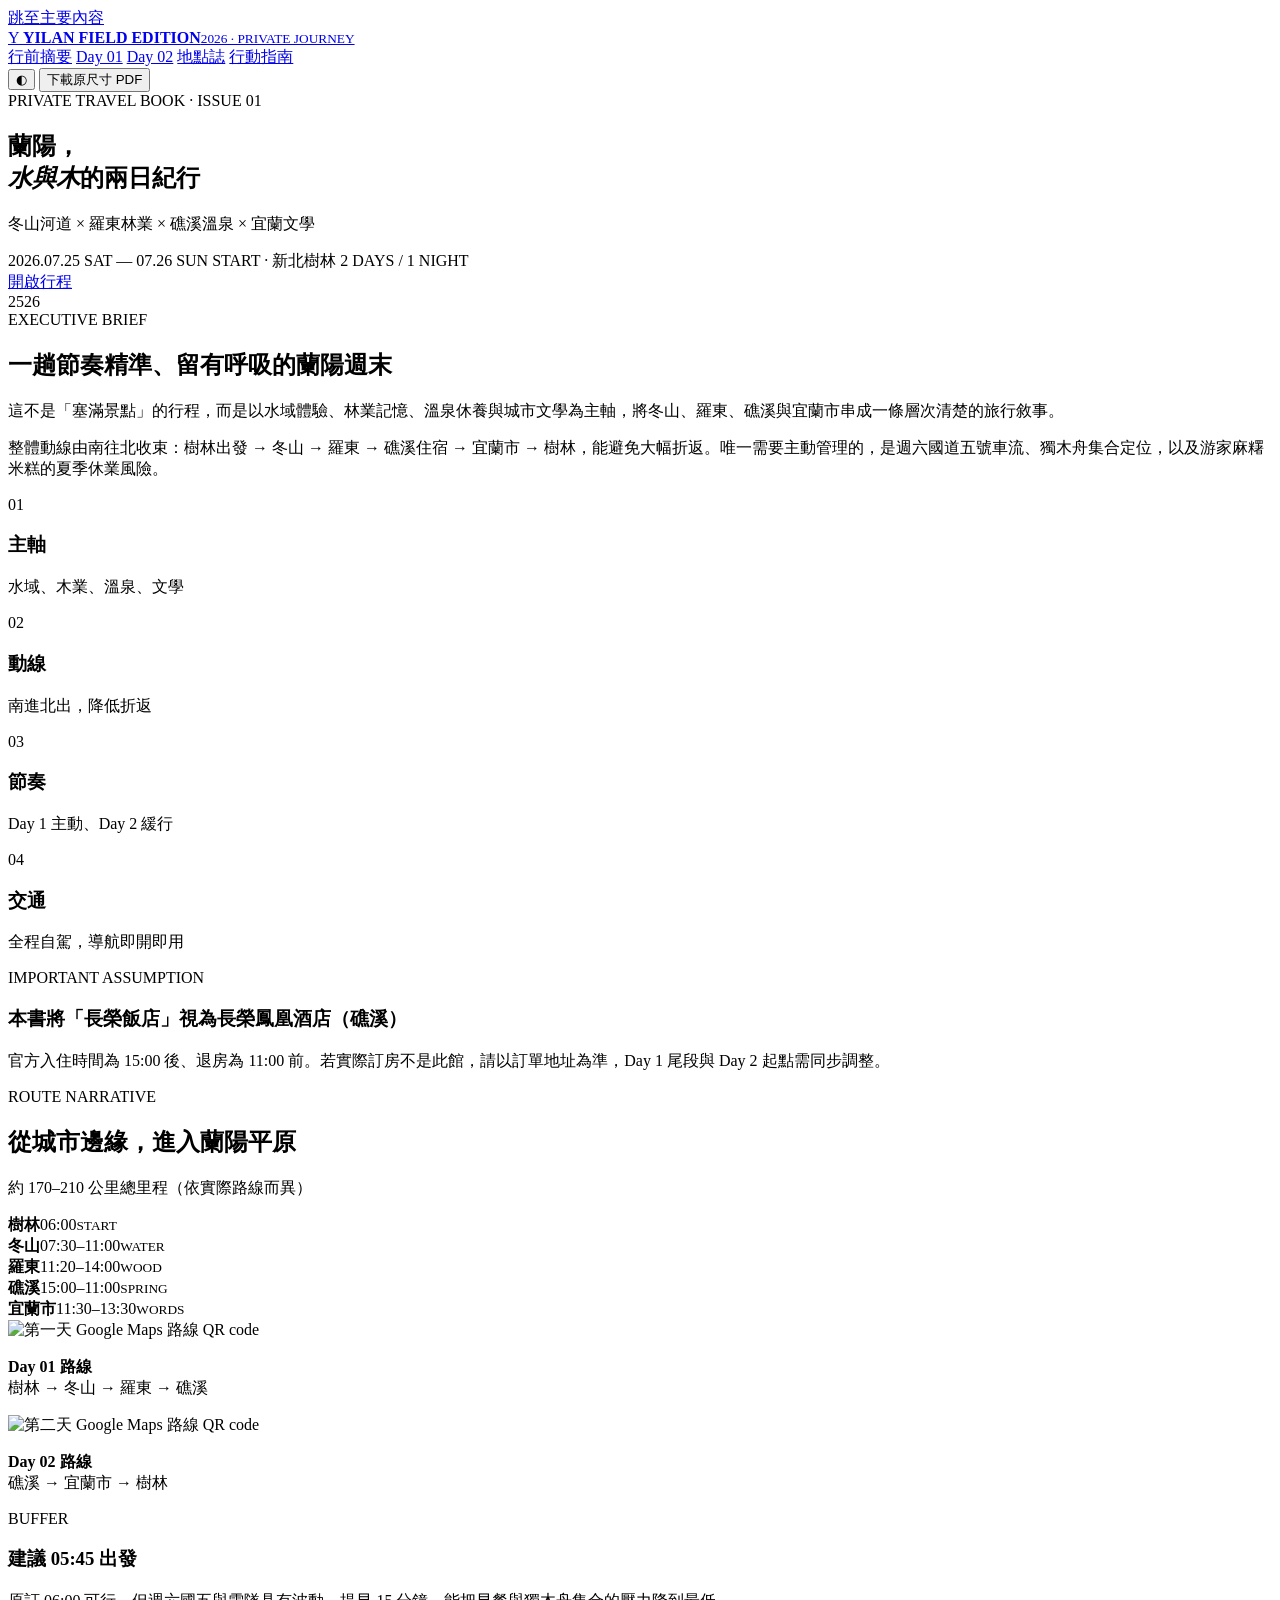
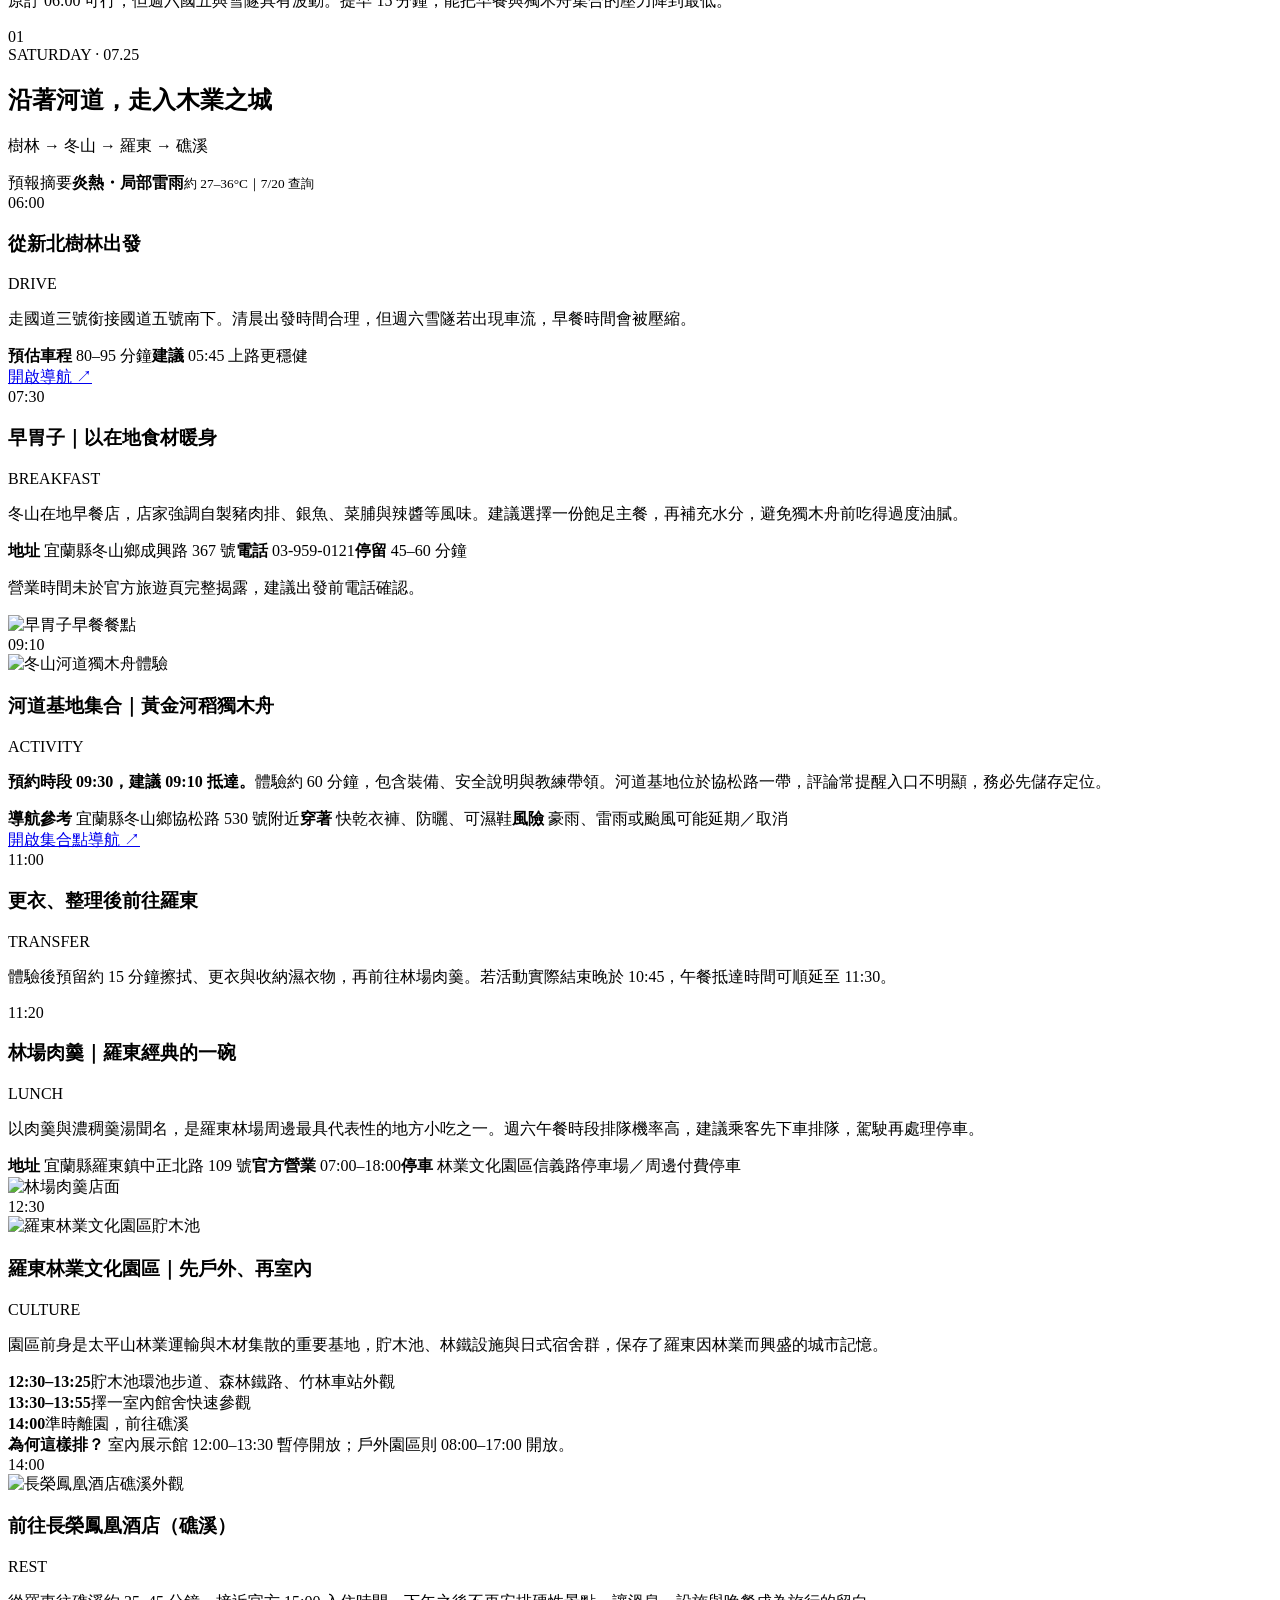
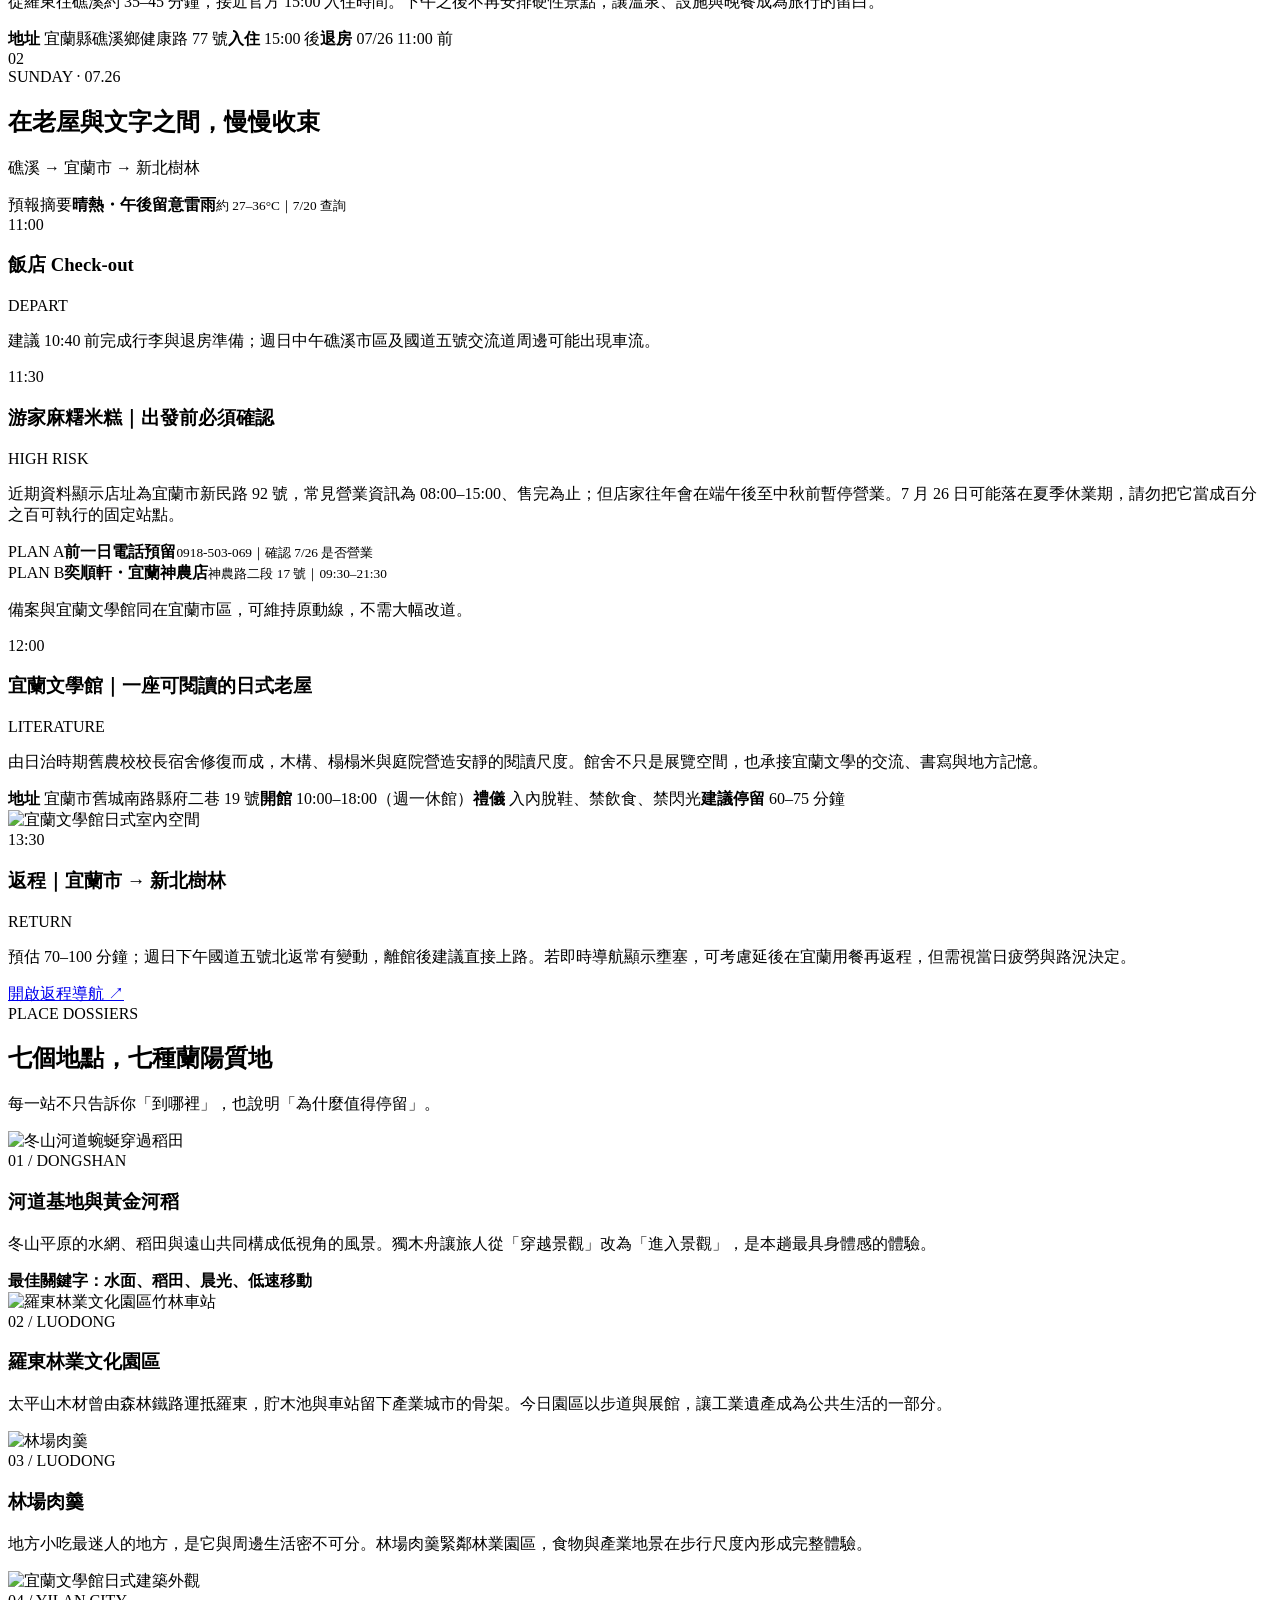
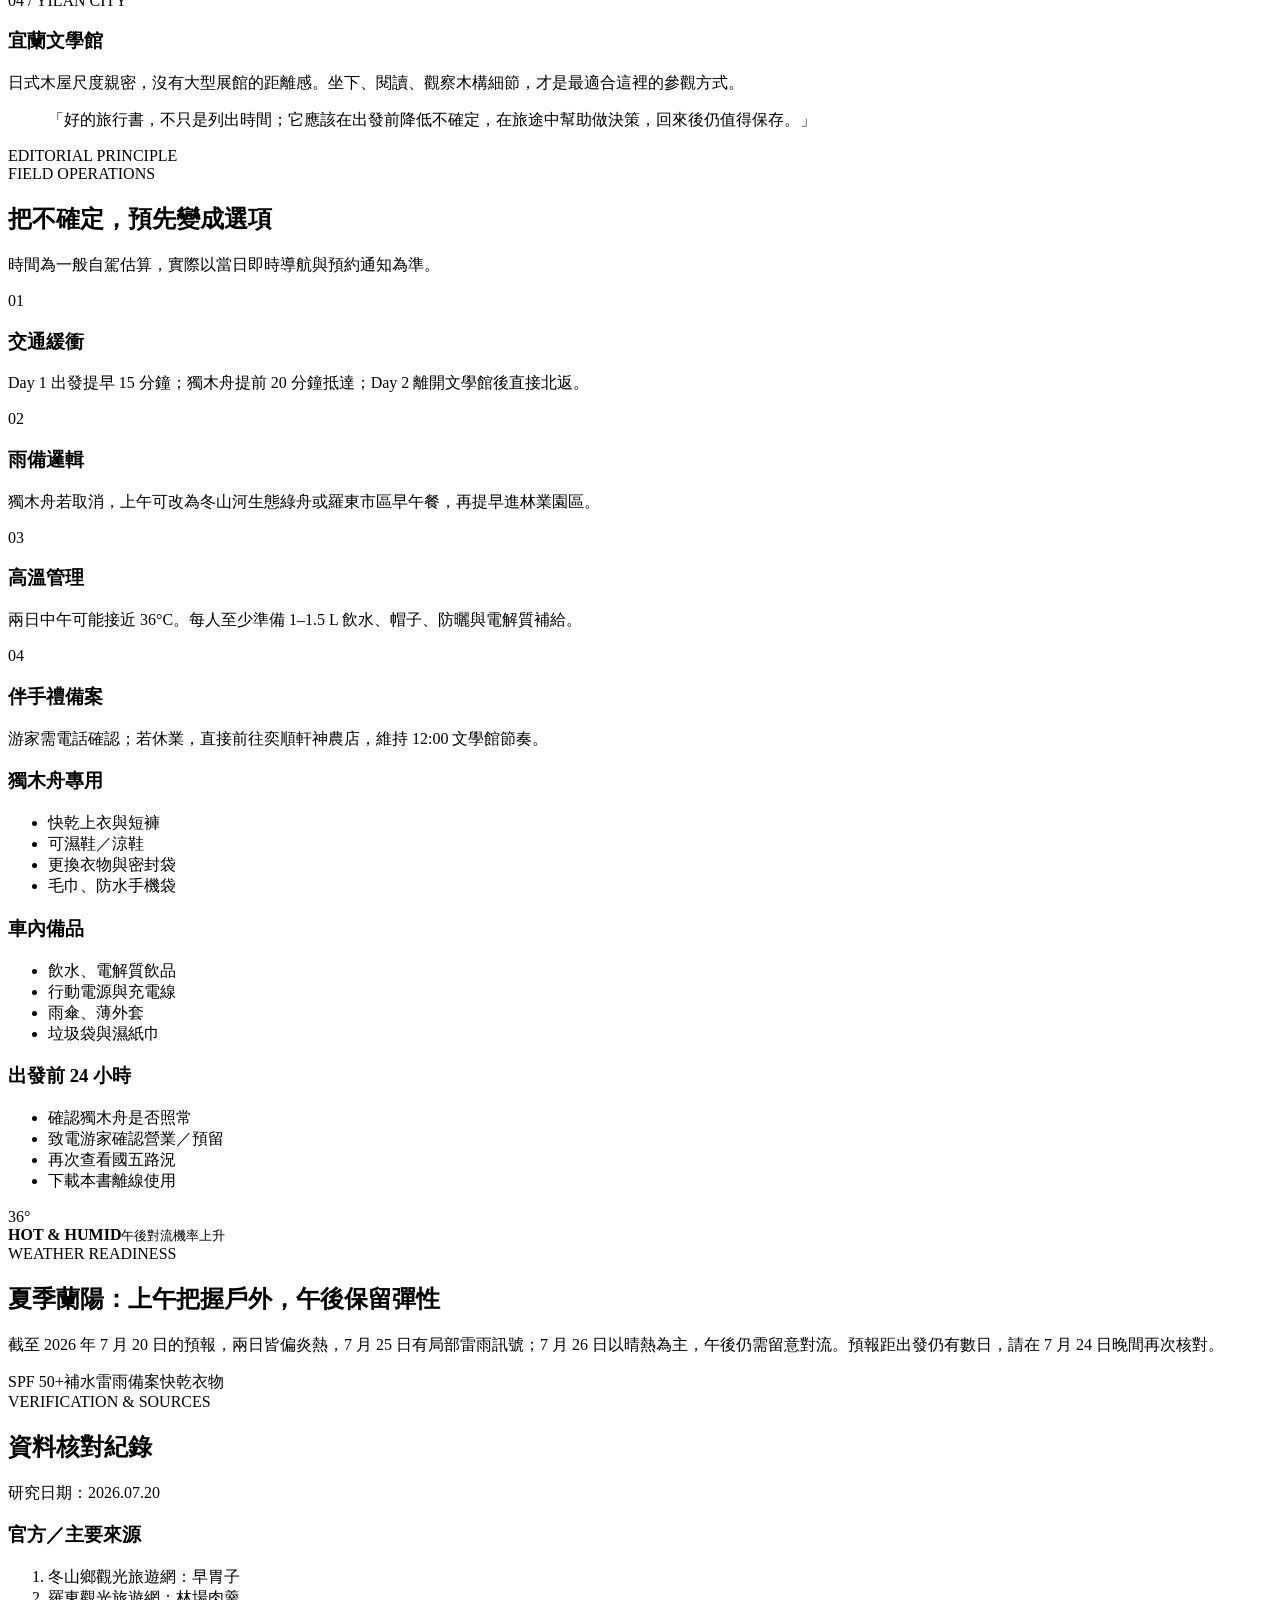
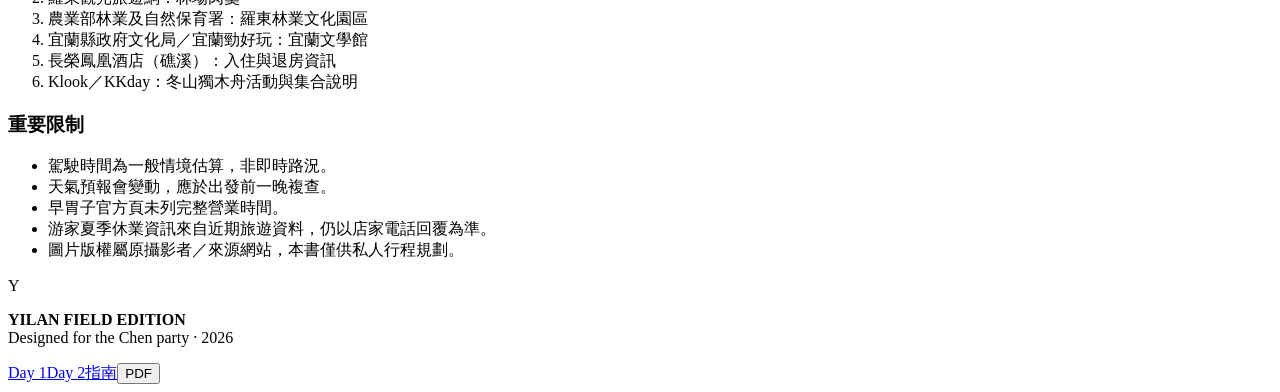
==== index.html @ fa5a9b91 "Add travel book homepage" ====
<!doctype html>
<html lang="zh-Hant">
<head>
  <meta charset="utf-8" />
  <meta name="viewport" content="width=device-width, initial-scale=1" />
  <meta name="theme-color" content="#10231f" />
  <meta name="description" content="2026 宜蘭冬山・羅東・礁溪兩日精品旅行書，從新北樹林出發。" />
  <title>蘭陽・水與木的兩日紀行｜2026.07.25–26</title>
  <link rel="manifest" href="manifest.webmanifest" />
  <link rel="stylesheet" href="styles.css" />
</head>
<body>
  <a class="skip-link" href="#main">跳至主要內容</a>

  <header class="site-header" aria-label="網站導覽">
    <a class="brand" href="#cover" aria-label="返回封面">
      <span class="brand-mark">Y</span>
      <span><b>YILAN FIELD EDITION</b><small>2026 · PRIVATE JOURNEY</small></span>
    </a>
    <nav class="desktop-nav" aria-label="章節">
      <a href="#brief">行前摘要</a>
      <a href="#day1">Day 01</a>
      <a href="#day2">Day 02</a>
      <a href="#places">地點誌</a>
      <a href="#ops">行動指南</a>
    </nav>
    <div class="header-actions">
      <button class="icon-button" id="themeToggle" type="button" aria-label="切換深色模式">◐</button>
      <button class="button button-compact" id="printButton" type="button">下載原尺寸 PDF</button>
    </div>
  </header>

  <main id="main">
    <section id="cover" class="hero full-bleed">
      <div class="hero-image" role="img" aria-label="冬山河道與稻田景觀"></div>
      <div class="hero-scrim"></div>
      <div class="hero-content page-shell">
        <div class="eyebrow">PRIVATE TRAVEL BOOK · ISSUE 01</div>
        <h1>蘭陽，<br><em>水與木</em>的兩日紀行</h1>
        <p class="hero-subtitle">冬山河道 × 羅東林業 × 礁溪溫泉 × 宜蘭文學</p>
        <div class="hero-meta">
          <span>2026.07.25 SAT — 07.26 SUN</span>
          <span>START · 新北樹林</span>
          <span>2 DAYS / 1 NIGHT</span>
        </div>
        <div class="hero-actions no-print">
          <a class="button button-light" href="#day1">開啟行程</a>
          <button class="button button-ghost-light" id="installButton" type="button" hidden>加入主畫面</button>
        </div>
      </div>
      <div class="cover-index" aria-hidden="true"><span>25</span><i></i><span>26</span></div>
    </section>

    <section id="brief" class="section page-shell intro-grid print-page">
      <div>
        <div class="section-kicker">EXECUTIVE BRIEF</div>
        <h2>一趟節奏精準、留有呼吸的蘭陽週末</h2>
      </div>
      <div class="lead-copy">
        <p>這不是「塞滿景點」的行程，而是以水域體驗、林業記憶、溫泉休養與城市文學為主軸，將冬山、羅東、礁溪與宜蘭市串成一條層次清楚的旅行敘事。</p>
        <p>整體動線由南往北收束：樹林出發 → 冬山 → 羅東 → 礁溪住宿 → 宜蘭市 → 樹林，能避免大幅折返。唯一需要主動管理的，是週六國道五號車流、獨木舟集合定位，以及游家麻糬米糕的夏季休業風險。</p>
      </div>

      <div class="metrics-strip">
        <article><span>01</span><h3>主軸</h3><p>水域、木業、溫泉、文學</p></article>
        <article><span>02</span><h3>動線</h3><p>南進北出，降低折返</p></article>
        <article><span>03</span><h3>節奏</h3><p>Day 1 主動、Day 2 緩行</p></article>
        <article><span>04</span><h3>交通</h3><p>全程自駕，導航即開即用</p></article>
      </div>

      <aside class="critical-note">
        <div class="critical-label">IMPORTANT ASSUMPTION</div>
        <h3>本書將「長榮飯店」視為長榮鳳凰酒店（礁溪）</h3>
        <p>官方入住時間為 15:00 後、退房為 11:00 前。若實際訂房不是此館，請以訂單地址為準，Day 1 尾段與 Day 2 起點需同步調整。</p>
      </aside>
    </section>

    <section class="section section-dark route-story print-page">
      <div class="page-shell">
        <div class="section-heading light">
          <div><div class="section-kicker">ROUTE NARRATIVE</div><h2>從城市邊緣，進入蘭陽平原</h2></div>
          <p>約 170–210 公里總里程（依實際路線而異）</p>
        </div>
        <div class="route-line" aria-label="行程路線概覽">
          <div class="route-stop"><b>樹林</b><span>06:00</span><small>START</small></div>
          <i></i>
          <div class="route-stop"><b>冬山</b><span>07:30–11:00</span><small>WATER</small></div>
          <i></i>
          <div class="route-stop"><b>羅東</b><span>11:20–14:00</span><small>WOOD</small></div>
          <i></i>
          <div class="route-stop"><b>礁溪</b><span>15:00–11:00</span><small>SPRING</small></div>
          <i></i>
          <div class="route-stop"><b>宜蘭市</b><span>11:30–13:30</span><small>WORDS</small></div>
        </div>
        <div class="route-qr-grid">
          <div><img src="assets/route-day1.png" alt="第一天 Google Maps 路線 QR code"><p><b>Day 01 路線</b><br>樹林 → 冬山 → 羅東 → 礁溪</p></div>
          <div><img src="assets/route-day2.png" alt="第二天 Google Maps 路線 QR code"><p><b>Day 02 路線</b><br>礁溪 → 宜蘭市 → 樹林</p></div>
          <div class="route-callout"><span>BUFFER</span><h3>建議 05:45 出發</h3><p>原訂 06:00 可行，但週六國五與雪隧具有波動。提早 15 分鐘，能把早餐與獨木舟集合的壓力降到最低。</p></div>
        </div>
      </div>
    </section>

    <section id="day1" class="section page-shell itinerary-section print-page">
      <div class="day-title">
        <div class="day-number">01</div>
        <div><div class="section-kicker">SATURDAY · 07.25</div><h2>沿著河道，走入木業之城</h2><p>樹林 → 冬山 → 羅東 → 礁溪</p></div>
        <div class="day-weather"><span>預報摘要</span><b>炎熱・局部雷雨</b><small>約 27–36°C｜7/20 查詢</small></div>
      </div>

      <div class="timeline">
        <article class="timeline-item">
          <time>06:00</time>
          <div class="timeline-dot"></div>
          <div class="timeline-content">
            <div class="timeline-top"><h3>從新北樹林出發</h3><span class="tag tag-drive">DRIVE</span></div>
            <p>走國道三號銜接國道五號南下。清晨出發時間合理，但週六雪隧若出現車流，早餐時間會被壓縮。</p>
            <div class="detail-row"><span><b>預估車程</b> 80–95 分鐘</span><span><b>建議</b> 05:45 上路更穩健</span></div>
            <a class="text-link no-print" target="_blank" rel="noopener" href="https://www.google.com/maps/dir/?api=1&origin=%E6%96%B0%E5%8C%97%E5%B8%82%E6%A8%B9%E6%9E%97%E5%8D%80&destination=%E6%97%A9%E8%83%83%E5%AD%90%20%E5%AE%9C%E8%98%AD%E5%86%AC%E5%B1%B1&travelmode=driving">開啟導航 ↗</a>
          </div>
        </article>

        <article class="timeline-item featured">
          <time>07:30</time>
          <div class="timeline-dot"></div>
          <div class="timeline-content two-column-card">
            <div>
              <div class="timeline-top"><h3>早胃子｜以在地食材暖身</h3><span class="tag">BREAKFAST</span></div>
              <p>冬山在地早餐店，店家強調自製豬肉排、銀魚、菜脯與辣醬等風味。建議選擇一份飽足主餐，再補充水分，避免獨木舟前吃得過度油膩。</p>
              <div class="detail-row stacked"><span><b>地址</b> 宜蘭縣冬山鄉成興路 367 號</span><span><b>電話</b> 03-959-0121</span><span><b>停留</b> 45–60 分鐘</span></div>
              <p class="micro-note">營業時間未於官方旅遊頁完整揭露，建議出發前電話確認。</p>
            </div>
            <img src="assets/zaoweizi.jpg" alt="早胃子早餐餐點">
          </div>
        </article>

        <article class="timeline-item featured">
          <time>09:10</time>
          <div class="timeline-dot"></div>
          <div class="timeline-content two-column-card image-left">
            <img src="assets/kayak-people.webp" alt="冬山河道獨木舟體驗">
            <div>
              <div class="timeline-top"><h3>河道基地集合｜黃金河稻獨木舟</h3><span class="tag tag-water">ACTIVITY</span></div>
              <p><b>預約時段 09:30，建議 09:10 抵達。</b>體驗約 60 分鐘，包含裝備、安全說明與教練帶領。河道基地位於協松路一帶，評論常提醒入口不明顯，務必先儲存定位。</p>
              <div class="detail-row stacked"><span><b>導航參考</b> 宜蘭縣冬山鄉協松路 530 號附近</span><span><b>穿著</b> 快乾衣褲、防曬、可濕鞋</span><span><b>風險</b> 豪雨、雷雨或颱風可能延期／取消</span></div>
              <a class="text-link no-print" target="_blank" rel="noopener" href="https://www.google.com/maps/search/?api=1&query=%E6%B2%B3%E9%81%93%E5%9F%BA%E5%9C%B0+%E5%86%AC%E5%B1%B1+%E5%8D%94%E6%9D%BE%E8%B7%AF530%E8%99%9F">開啟集合點導航 ↗</a>
            </div>
          </div>
        </article>

        <article class="timeline-item">
          <time>11:00</time>
          <div class="timeline-dot"></div>
          <div class="timeline-content">
            <div class="timeline-top"><h3>更衣、整理後前往羅東</h3><span class="tag tag-drive">TRANSFER</span></div>
            <p>體驗後預留約 15 分鐘擦拭、更衣與收納濕衣物，再前往林場肉羹。若活動實際結束晚於 10:45，午餐抵達時間可順延至 11:30。</p>
          </div>
        </article>

        <article class="timeline-item featured">
          <time>11:20</time>
          <div class="timeline-dot"></div>
          <div class="timeline-content two-column-card">
            <div>
              <div class="timeline-top"><h3>林場肉羹｜羅東經典的一碗</h3><span class="tag tag-food">LUNCH</span></div>
              <p>以肉羹與濃稠羹湯聞名，是羅東林場周邊最具代表性的地方小吃之一。週六午餐時段排隊機率高，建議乘客先下車排隊，駕駛再處理停車。</p>
              <div class="detail-row stacked"><span><b>地址</b> 宜蘭縣羅東鎮中正北路 109 號</span><span><b>官方營業</b> 07:00–18:00</span><span><b>停車</b> 林業文化園區信義路停車場／周邊付費停車</span></div>
            </div>
            <img src="assets/linchang.jpg" alt="林場肉羹店面">
          </div>
        </article>

        <article class="timeline-item featured">
          <time>12:30</time>
          <div class="timeline-dot"></div>
          <div class="timeline-content photo-banner-card">
            <img src="assets/forestry-pond.jpg" alt="羅東林業文化園區貯木池">
            <div class="photo-banner-copy">
              <div class="timeline-top"><h3>羅東林業文化園區｜先戶外、再室內</h3><span class="tag tag-wood">CULTURE</span></div>
              <p>園區前身是太平山林業運輸與木材集散的重要基地，貯木池、林鐵設施與日式宿舍群，保存了羅東因林業而興盛的城市記憶。</p>
              <div class="mini-schedule">
                <div><b>12:30–13:25</b><span>貯木池環池步道、森林鐵路、竹林車站外觀</span></div>
                <div><b>13:30–13:55</b><span>擇一室內館舍快速參觀</span></div>
                <div><b>14:00</b><span>準時離園，前往礁溪</span></div>
              </div>
              <div class="warning-inline"><b>為何這樣排？</b> 室內展示館 12:00–13:30 暫停開放；戶外園區則 08:00–17:00 開放。</div>
            </div>
          </div>
        </article>

        <article class="timeline-item featured">
          <time>14:00</time>
          <div class="timeline-dot"></div>
          <div class="timeline-content two-column-card image-left">
            <img src="assets/hotel.webp" alt="長榮鳳凰酒店礁溪外觀">
            <div>
              <div class="timeline-top"><h3>前往長榮鳳凰酒店（礁溪）</h3><span class="tag tag-rest">REST</span></div>
              <p>從羅東往礁溪約 35–45 分鐘，接近官方 15:00 入住時間。下午之後不再安排硬性景點，讓溫泉、設施與晚餐成為旅行的留白。</p>
              <div class="detail-row stacked"><span><b>地址</b> 宜蘭縣礁溪鄉健康路 77 號</span><span><b>入住</b> 15:00 後</span><span><b>退房</b> 07/26 11:00 前</span></div>
            </div>
          </div>
        </article>
      </div>
    </section>

    <section id="day2" class="section section-paper itinerary-section print-page">
      <div class="page-shell">
        <div class="day-title">
          <div class="day-number">02</div>
          <div><div class="section-kicker">SUNDAY · 07.26</div><h2>在老屋與文字之間，慢慢收束</h2><p>礁溪 → 宜蘭市 → 新北樹林</p></div>
          <div class="day-weather"><span>預報摘要</span><b>晴熱・午後留意雷雨</b><small>約 27–36°C｜7/20 查詢</small></div>
        </div>

        <div class="timeline">
          <article class="timeline-item">
            <time>11:00</time><div class="timeline-dot"></div>
            <div class="timeline-content"><div class="timeline-top"><h3>飯店 Check-out</h3><span class="tag tag-rest">DEPART</span></div><p>建議 10:40 前完成行李與退房準備；週日中午礁溪市區及國道五號交流道周邊可能出現車流。</p></div>
          </article>

          <article class="timeline-item alert-item">
            <time>11:30</time><div class="timeline-dot"></div>
            <div class="timeline-content">
              <div class="timeline-top"><h3>游家麻糬米糕｜出發前必須確認</h3><span class="tag tag-alert">HIGH RISK</span></div>
              <p>近期資料顯示店址為宜蘭市新民路 92 號，常見營業資訊為 08:00–15:00、售完為止；但店家往年會在端午後至中秋前暫停營業。7 月 26 日可能落在夏季休業期，請勿把它當成百分之百可執行的固定站點。</p>
              <div class="decision-grid">
                <div><span>PLAN A</span><b>前一日電話預留</b><small>0918-503-069｜確認 7/26 是否營業</small></div>
                <div><span>PLAN B</span><b>奕順軒・宜蘭神農店</b><small>神農路二段 17 號｜09:30–21:30</small></div>
              </div>
              <p class="micro-note">備案與宜蘭文學館同在宜蘭市區，可維持原動線，不需大幅改道。</p>
            </div>
          </article>

          <article class="timeline-item featured">
            <time>12:00</time><div class="timeline-dot"></div>
            <div class="timeline-content two-column-card">
              <div>
                <div class="timeline-top"><h3>宜蘭文學館｜一座可閱讀的日式老屋</h3><span class="tag tag-culture">LITERATURE</span></div>
                <p>由日治時期舊農校校長宿舍修復而成，木構、榻榻米與庭院營造安靜的閱讀尺度。館舍不只是展覽空間，也承接宜蘭文學的交流、書寫與地方記憶。</p>
                <div class="detail-row stacked"><span><b>地址</b> 宜蘭市舊城南路縣府二巷 19 號</span><span><b>開館</b> 10:00–18:00（週一休館）</span><span><b>禮儀</b> 入內脫鞋、禁飲食、禁閃光</span><span><b>建議停留</b> 60–75 分鐘</span></div>
              </div>
              <img src="assets/literature-interior.jpg" alt="宜蘭文學館日式室內空間">
            </div>
          </article>

          <article class="timeline-item">
            <time>13:30</time><div class="timeline-dot"></div>
            <div class="timeline-content"><div class="timeline-top"><h3>返程｜宜蘭市 → 新北樹林</h3><span class="tag tag-drive">RETURN</span></div><p>預估 70–100 分鐘；週日下午國道五號北返常有變動，離館後建議直接上路。若即時導航顯示壅塞，可考慮延後在宜蘭用餐再返程，但需視當日疲勞與路況決定。</p><a class="text-link no-print" target="_blank" rel="noopener" href="https://www.google.com/maps/dir/?api=1&origin=%E5%AE%9C%E8%98%AD%E6%96%87%E5%AD%B8%E9%A4%A8&destination=%E6%96%B0%E5%8C%97%E5%B8%82%E6%A8%B9%E6%9E%97%E5%8D%80&travelmode=driving">開啟返程導航 ↗</a></div>
          </article>
        </div>
      </div>
    </section>

    <section id="places" class="section page-shell print-page">
      <div class="section-heading">
        <div><div class="section-kicker">PLACE DOSSIERS</div><h2>七個地點，七種蘭陽質地</h2></div>
        <p>每一站不只告訴你「到哪裡」，也說明「為什麼值得停留」。</p>
      </div>

      <div class="editorial-grid">
        <article class="place-card place-card-wide">
          <img src="assets/kayak-river.webp" alt="冬山河道蜿蜒穿過稻田">
          <div><span class="place-index">01 / DONGSHAN</span><h3>河道基地與黃金河稻</h3><p>冬山平原的水網、稻田與遠山共同構成低視角的風景。獨木舟讓旅人從「穿越景觀」改為「進入景觀」，是本趟最具身體感的體驗。</p><b>最佳關鍵字：水面、稻田、晨光、低速移動</b></div>
        </article>
        <article class="place-card"><img src="assets/forestry-station.jpg" alt="羅東林業文化園區竹林車站"><div><span class="place-index">02 / LUODONG</span><h3>羅東林業文化園區</h3><p>太平山木材曾由森林鐵路運抵羅東，貯木池與車站留下產業城市的骨架。今日園區以步道與展館，讓工業遺產成為公共生活的一部分。</p></div></article>
        <article class="place-card"><img src="assets/linchang.jpg" alt="林場肉羹"><div><span class="place-index">03 / LUODONG</span><h3>林場肉羹</h3><p>地方小吃最迷人的地方，是它與周邊生活密不可分。林場肉羹緊鄰林業園區，食物與產業地景在步行尺度內形成完整體驗。</p></div></article>
        <article class="place-card place-card-tall"><img src="assets/literature-exterior.jpg" alt="宜蘭文學館日式建築外觀"><div><span class="place-index">04 / YILAN CITY</span><h3>宜蘭文學館</h3><p>日式木屋尺度親密，沒有大型展館的距離感。坐下、閱讀、觀察木構細節，才是最適合這裡的參觀方式。</p></div></article>
        <article class="quote-card"><blockquote>「好的旅行書，不只是列出時間；它應該在出發前降低不確定，在旅途中幫助做決策，回來後仍值得保存。」</blockquote><span>EDITORIAL PRINCIPLE</span></article>
      </div>
    </section>

    <section id="ops" class="section section-dark ops-section print-page">
      <div class="page-shell">
        <div class="section-heading light">
          <div><div class="section-kicker">FIELD OPERATIONS</div><h2>把不確定，預先變成選項</h2></div>
          <p>時間為一般自駕估算，實際以當日即時導航與預約通知為準。</p>
        </div>

        <div class="ops-grid">
          <article><span>01</span><h3>交通緩衝</h3><p>Day 1 出發提早 15 分鐘；獨木舟提前 20 分鐘抵達；Day 2 離開文學館後直接北返。</p></article>
          <article><span>02</span><h3>雨備邏輯</h3><p>獨木舟若取消，上午可改為冬山河生態綠舟或羅東市區早午餐，再提早進林業園區。</p></article>
          <article><span>03</span><h3>高溫管理</h3><p>兩日中午可能接近 36°C。每人至少準備 1–1.5 L 飲水、帽子、防曬與電解質補給。</p></article>
          <article><span>04</span><h3>伴手禮備案</h3><p>游家需電話確認；若休業，直接前往奕順軒神農店，維持 12:00 文學館節奏。</p></article>
        </div>

        <div class="packing-board">
          <div><h3>獨木舟專用</h3><ul><li>快乾上衣與短褲</li><li>可濕鞋／涼鞋</li><li>更換衣物與密封袋</li><li>毛巾、防水手機袋</li></ul></div>
          <div><h3>車內備品</h3><ul><li>飲水、電解質飲品</li><li>行動電源與充電線</li><li>雨傘、薄外套</li><li>垃圾袋與濕紙巾</li></ul></div>
          <div><h3>出發前 24 小時</h3><ul><li>確認獨木舟是否照常</li><li>致電游家確認營業／預留</li><li>再次查看國五路況</li><li>下載本書離線使用</li></ul></div>
        </div>
      </div>
    </section>

    <section class="section page-shell weather-section print-page">
      <div class="weather-visual"><span>36°</span><div><b>HOT & HUMID</b><small>午後對流機率上升</small></div></div>
      <div class="weather-copy"><div class="section-kicker">WEATHER READINESS</div><h2>夏季蘭陽：上午把握戶外，午後保留彈性</h2><p>截至 2026 年 7 月 20 日的預報，兩日皆偏炎熱，7 月 25 日有局部雷雨訊號；7 月 26 日以晴熱為主，午後仍需留意對流。預報距出發仍有數日，請在 7 月 24 日晚間再次核對。</p><div class="weather-tags"><span>SPF 50+</span><span>補水</span><span>雷雨備案</span><span>快乾衣物</span></div></div>
    </section>

    <section class="section section-paper source-section">
      <div class="page-shell">
        <div class="section-heading"><div><div class="section-kicker">VERIFICATION & SOURCES</div><h2>資料核對紀錄</h2></div><p>研究日期：2026.07.20</p></div>
        <div class="source-columns">
          <div><h3>官方／主要來源</h3><ol><li>冬山鄉觀光旅遊網：早胃子</li><li>羅東觀光旅遊網：林場肉羹</li><li>農業部林業及自然保育署：羅東林業文化園區</li><li>宜蘭縣政府文化局／宜蘭勁好玩：宜蘭文學館</li><li>長榮鳳凰酒店（礁溪）：入住與退房資訊</li><li>Klook／KKday：冬山獨木舟活動與集合說明</li></ol></div>
          <div><h3>重要限制</h3><ul><li>駕駛時間為一般情境估算，非即時路況。</li><li>天氣預報會變動，應於出發前一晚複查。</li><li>早胃子官方頁未列完整營業時間。</li><li>游家夏季休業資訊來自近期旅遊資料，仍以店家電話回覆為準。</li><li>圖片版權屬原攝影者／來源網站，本書僅供私人行程規劃。</li></ul></div>
        </div>
        <div class="closing-mark"><span>Y</span><p><b>YILAN FIELD EDITION</b><br>Designed for the Chen party · 2026</p></div>
      </div>
    </section>
  </main>

  <footer class="mobile-dock no-print" aria-label="快速操作">
    <a href="#day1">Day 1</a><a href="#day2">Day 2</a><a href="#ops">指南</a><button id="mobilePrint" type="button">PDF</button>
  </footer>

  <script src="app.js" defer></script>
</body>
</html>
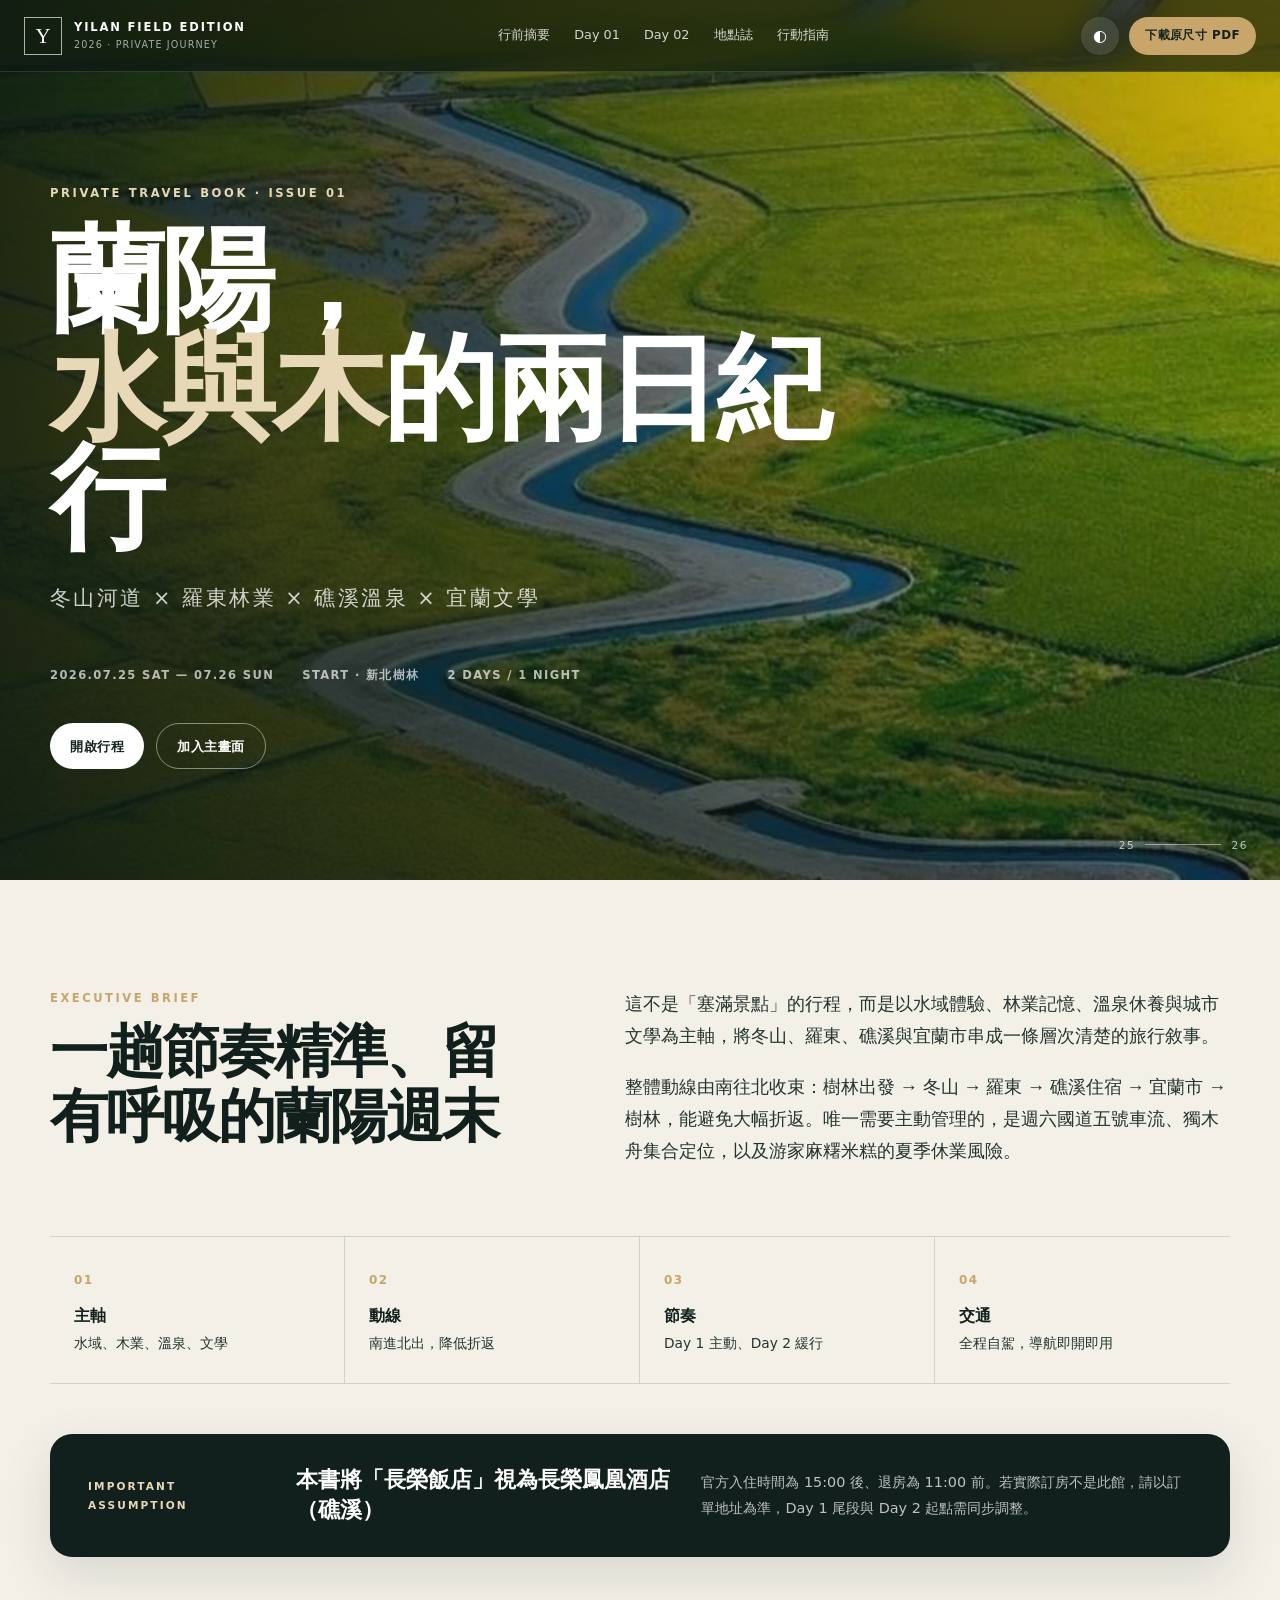
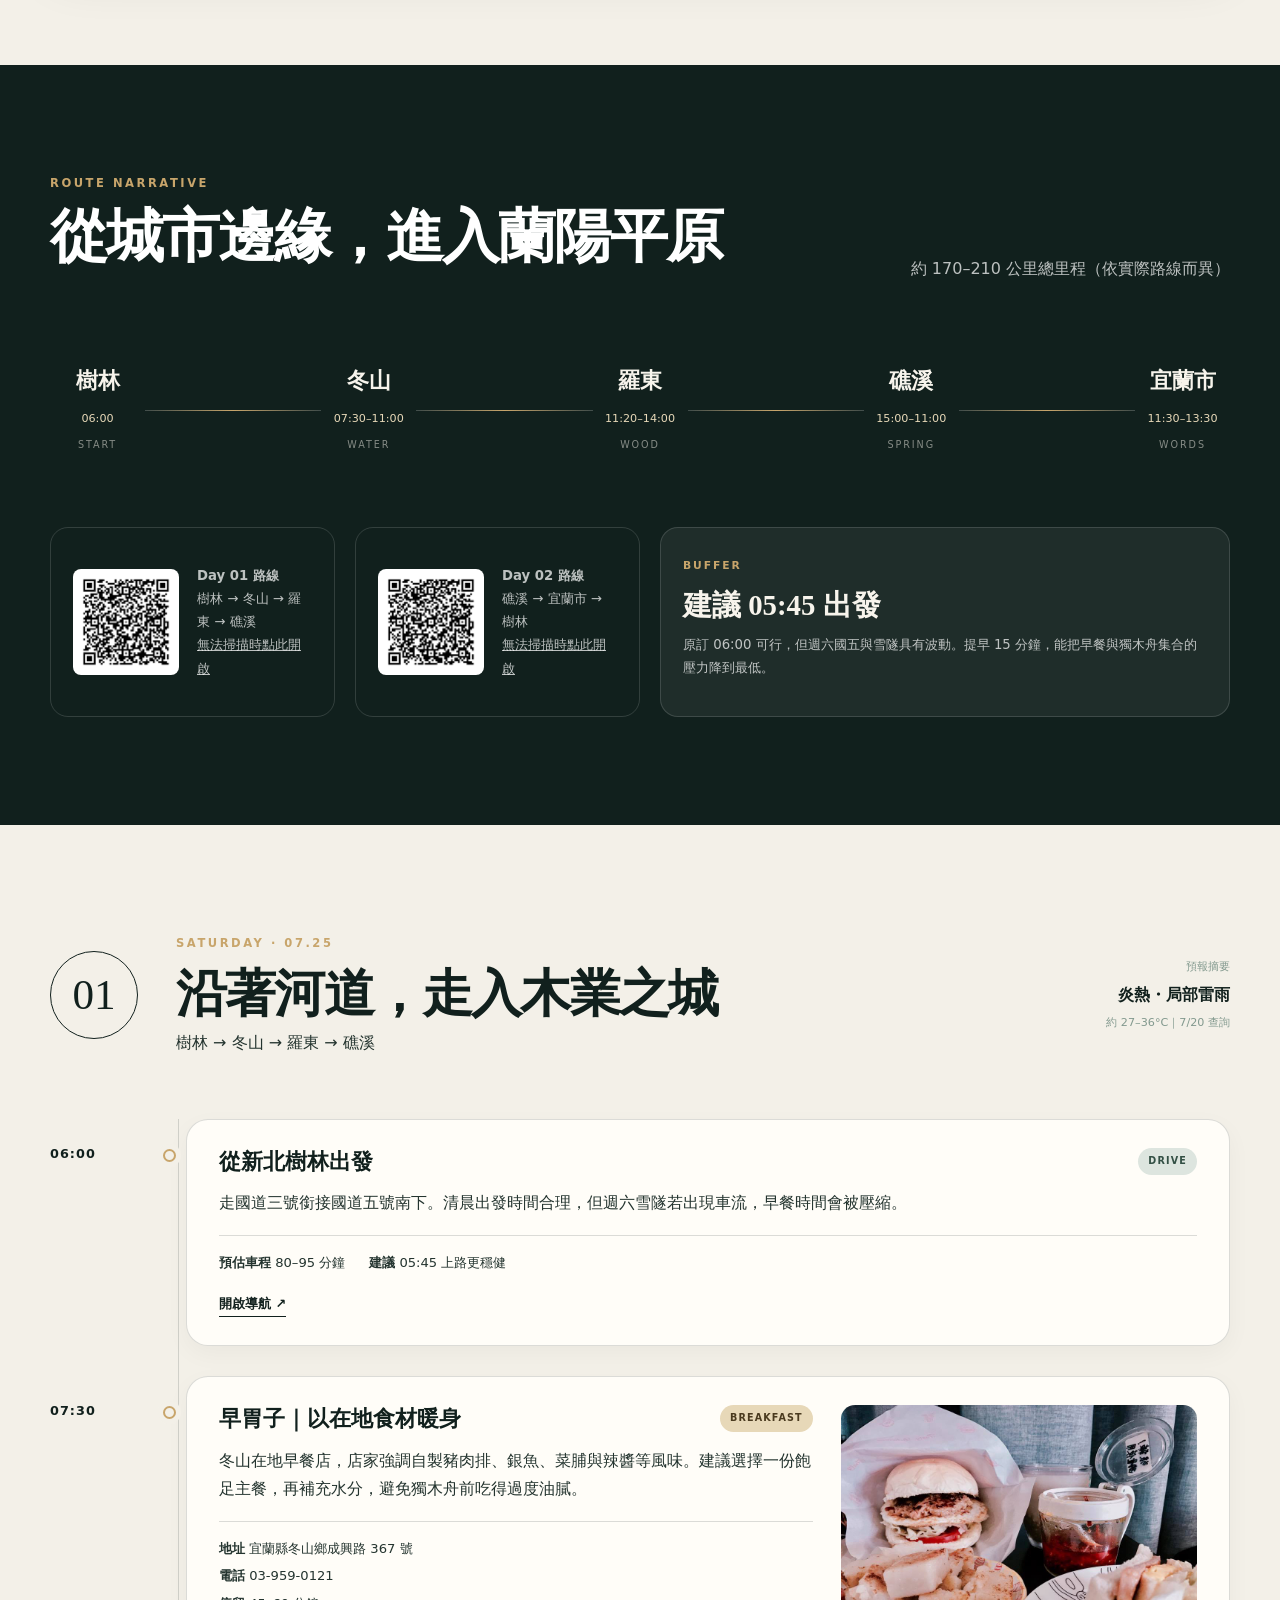
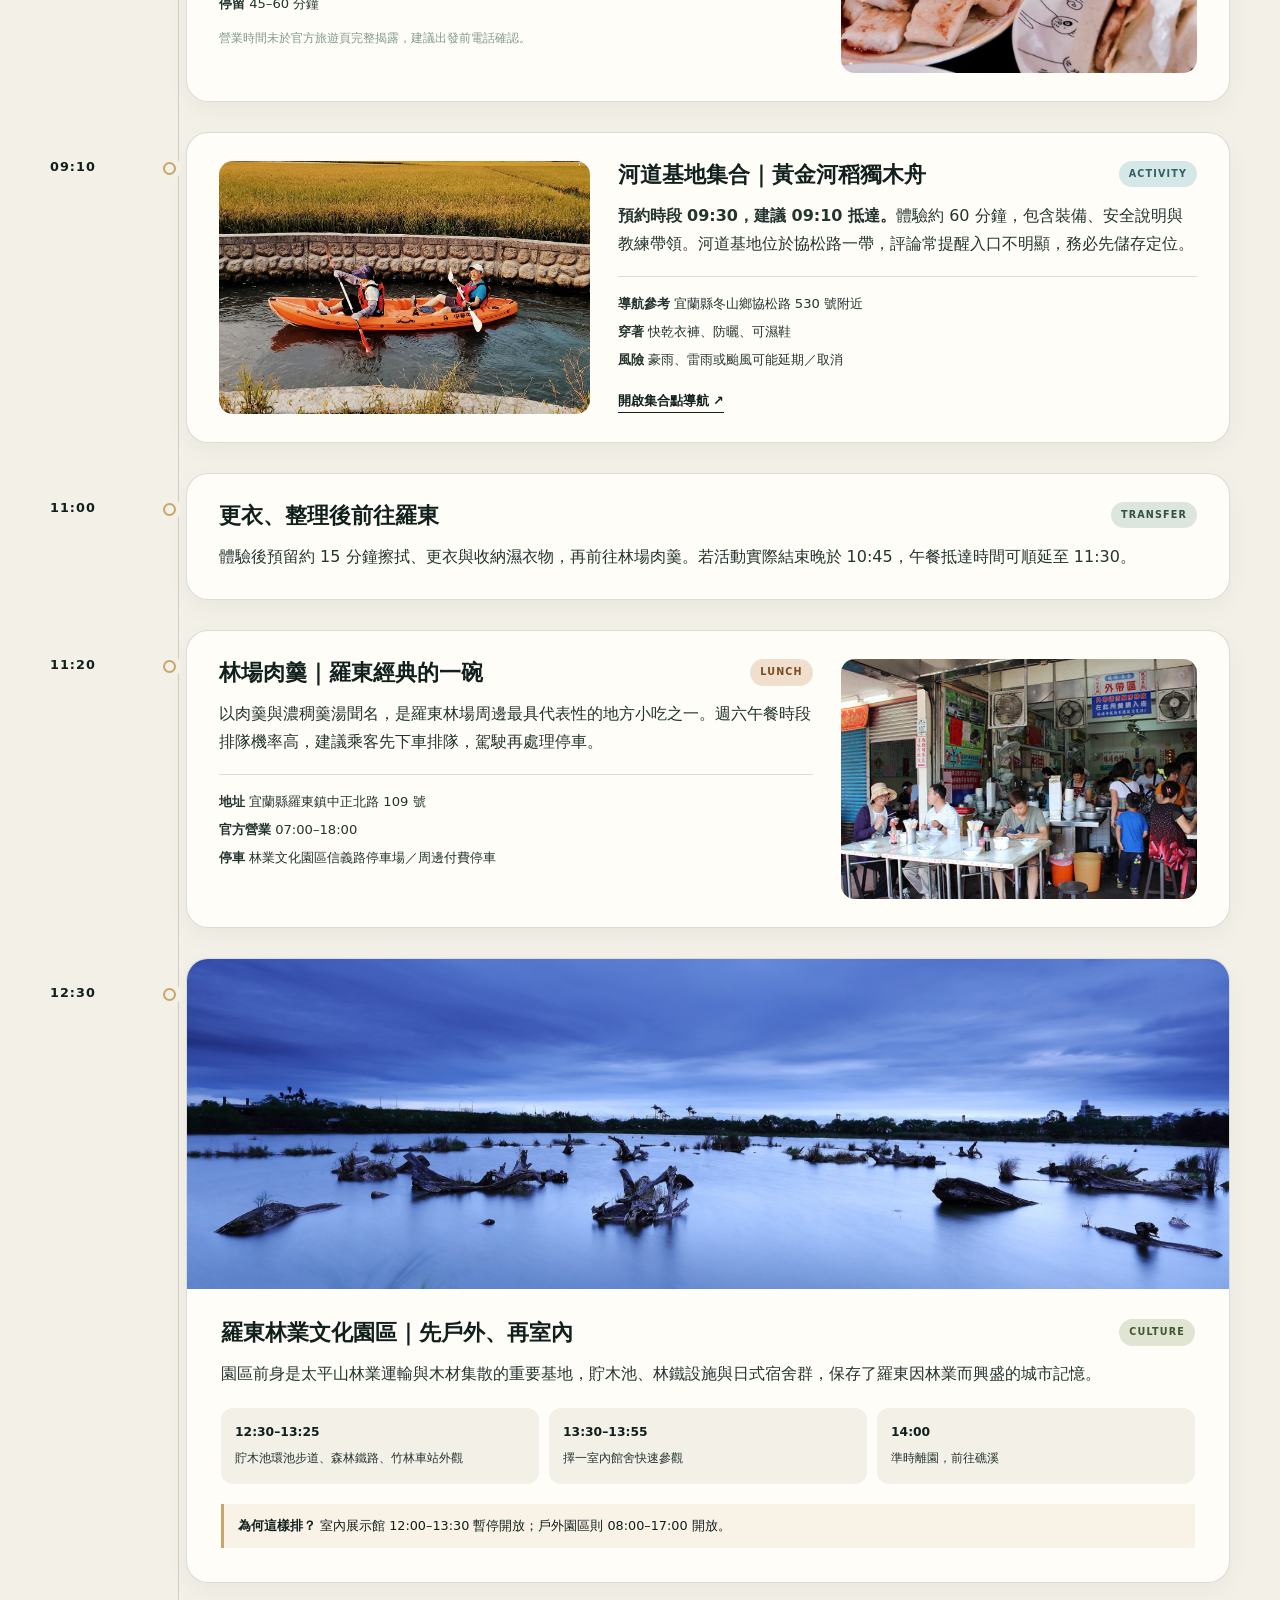
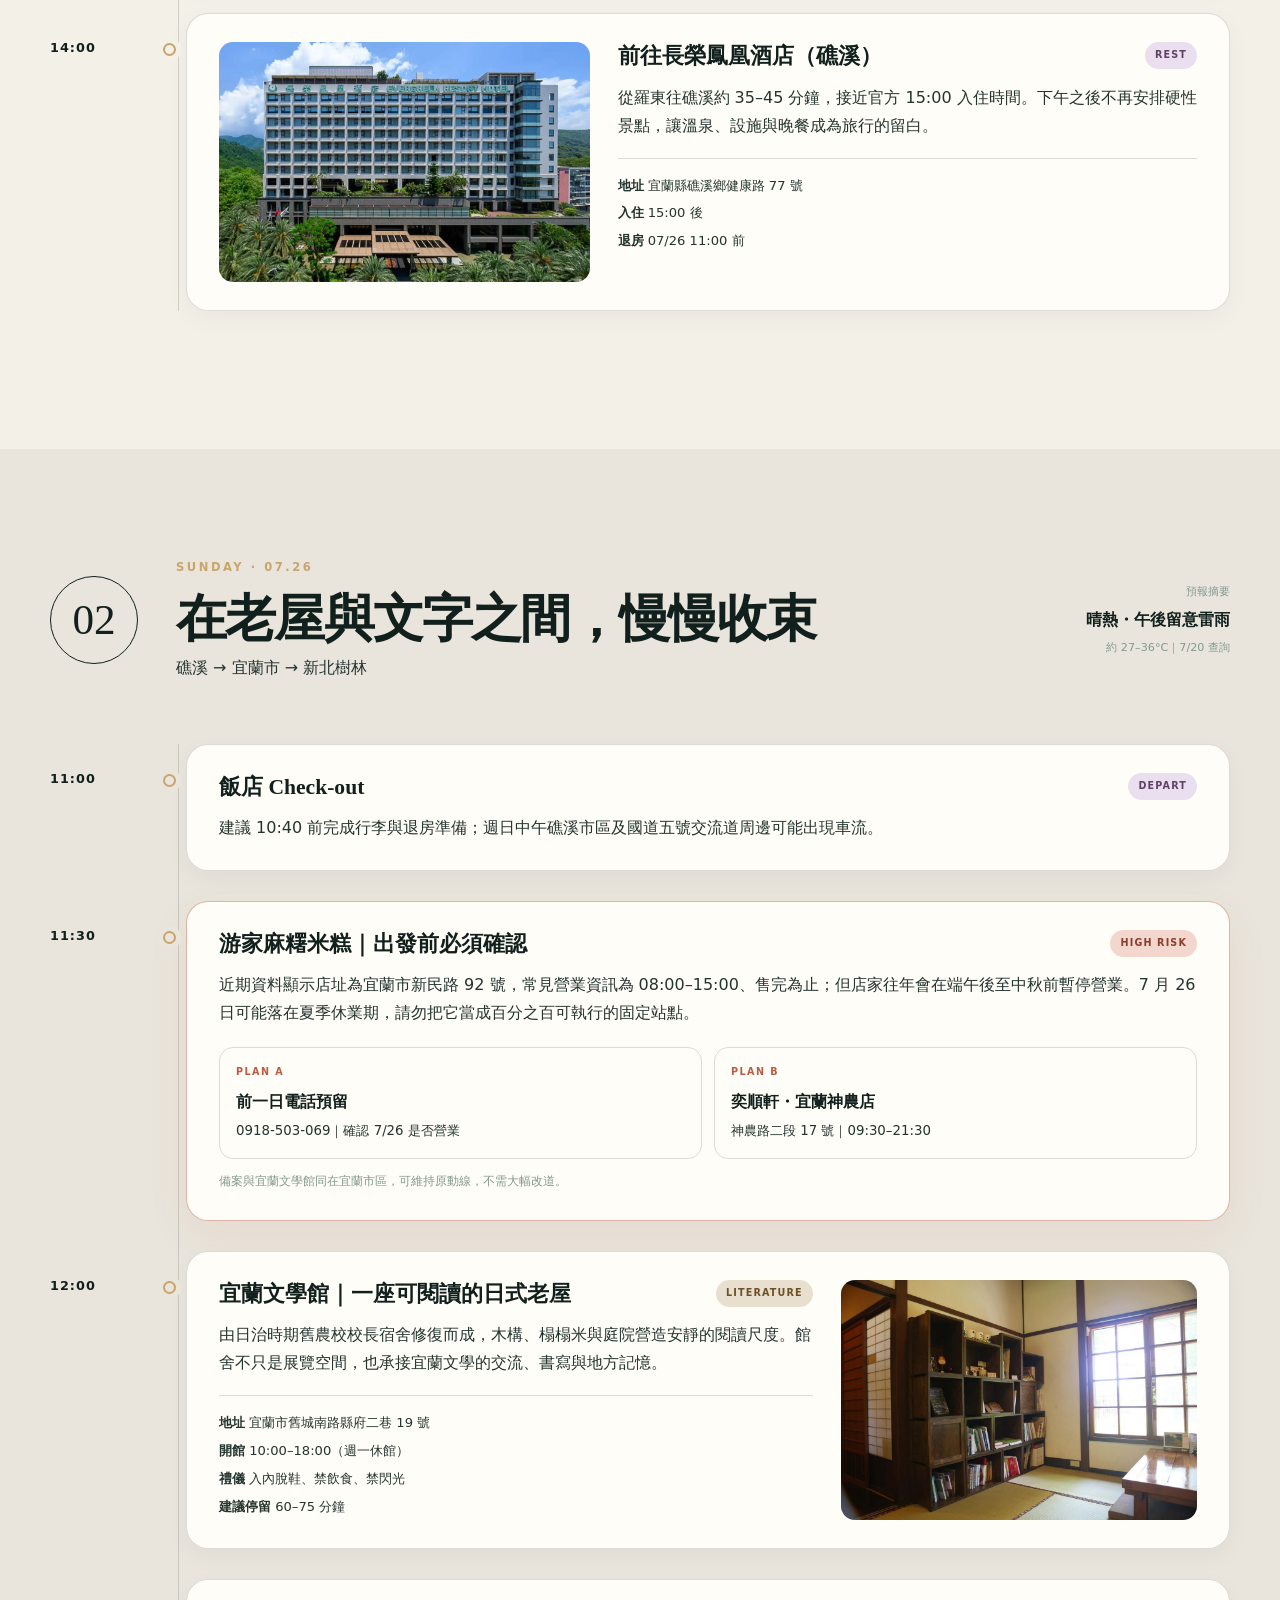
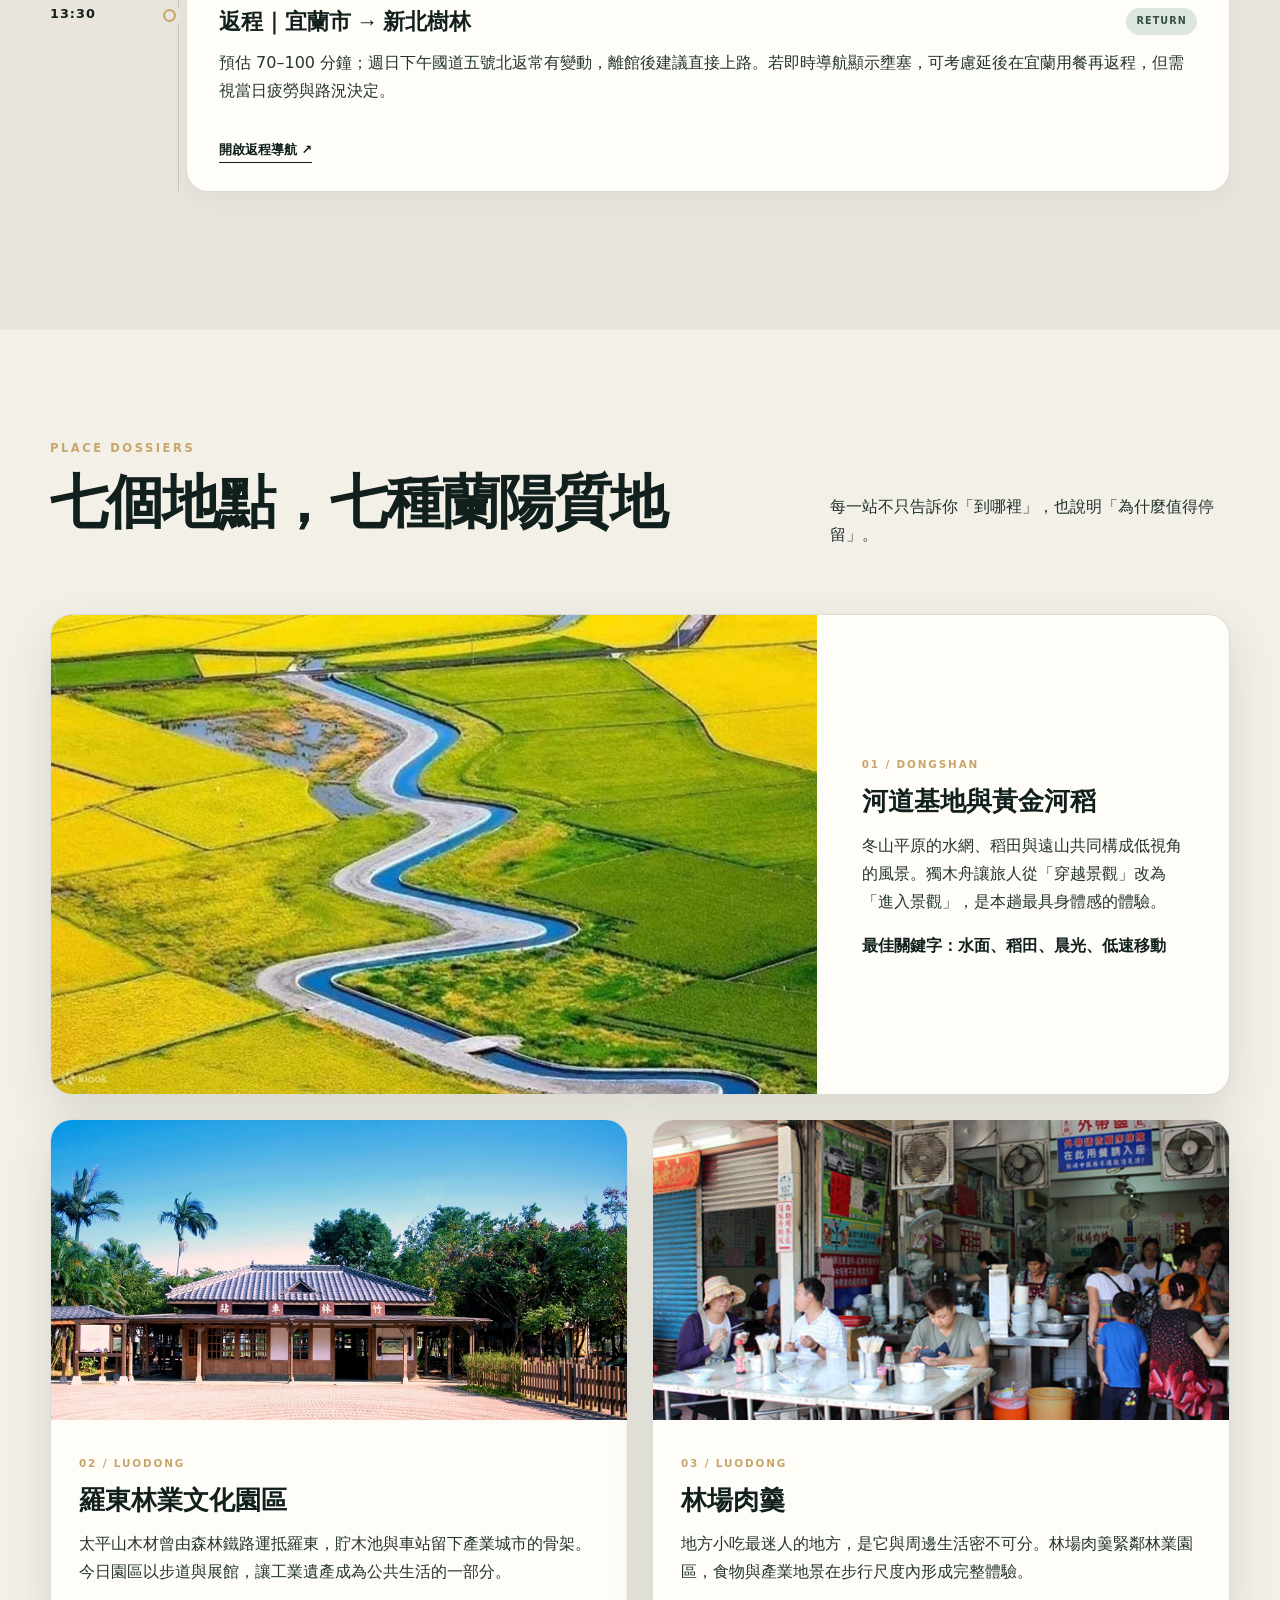
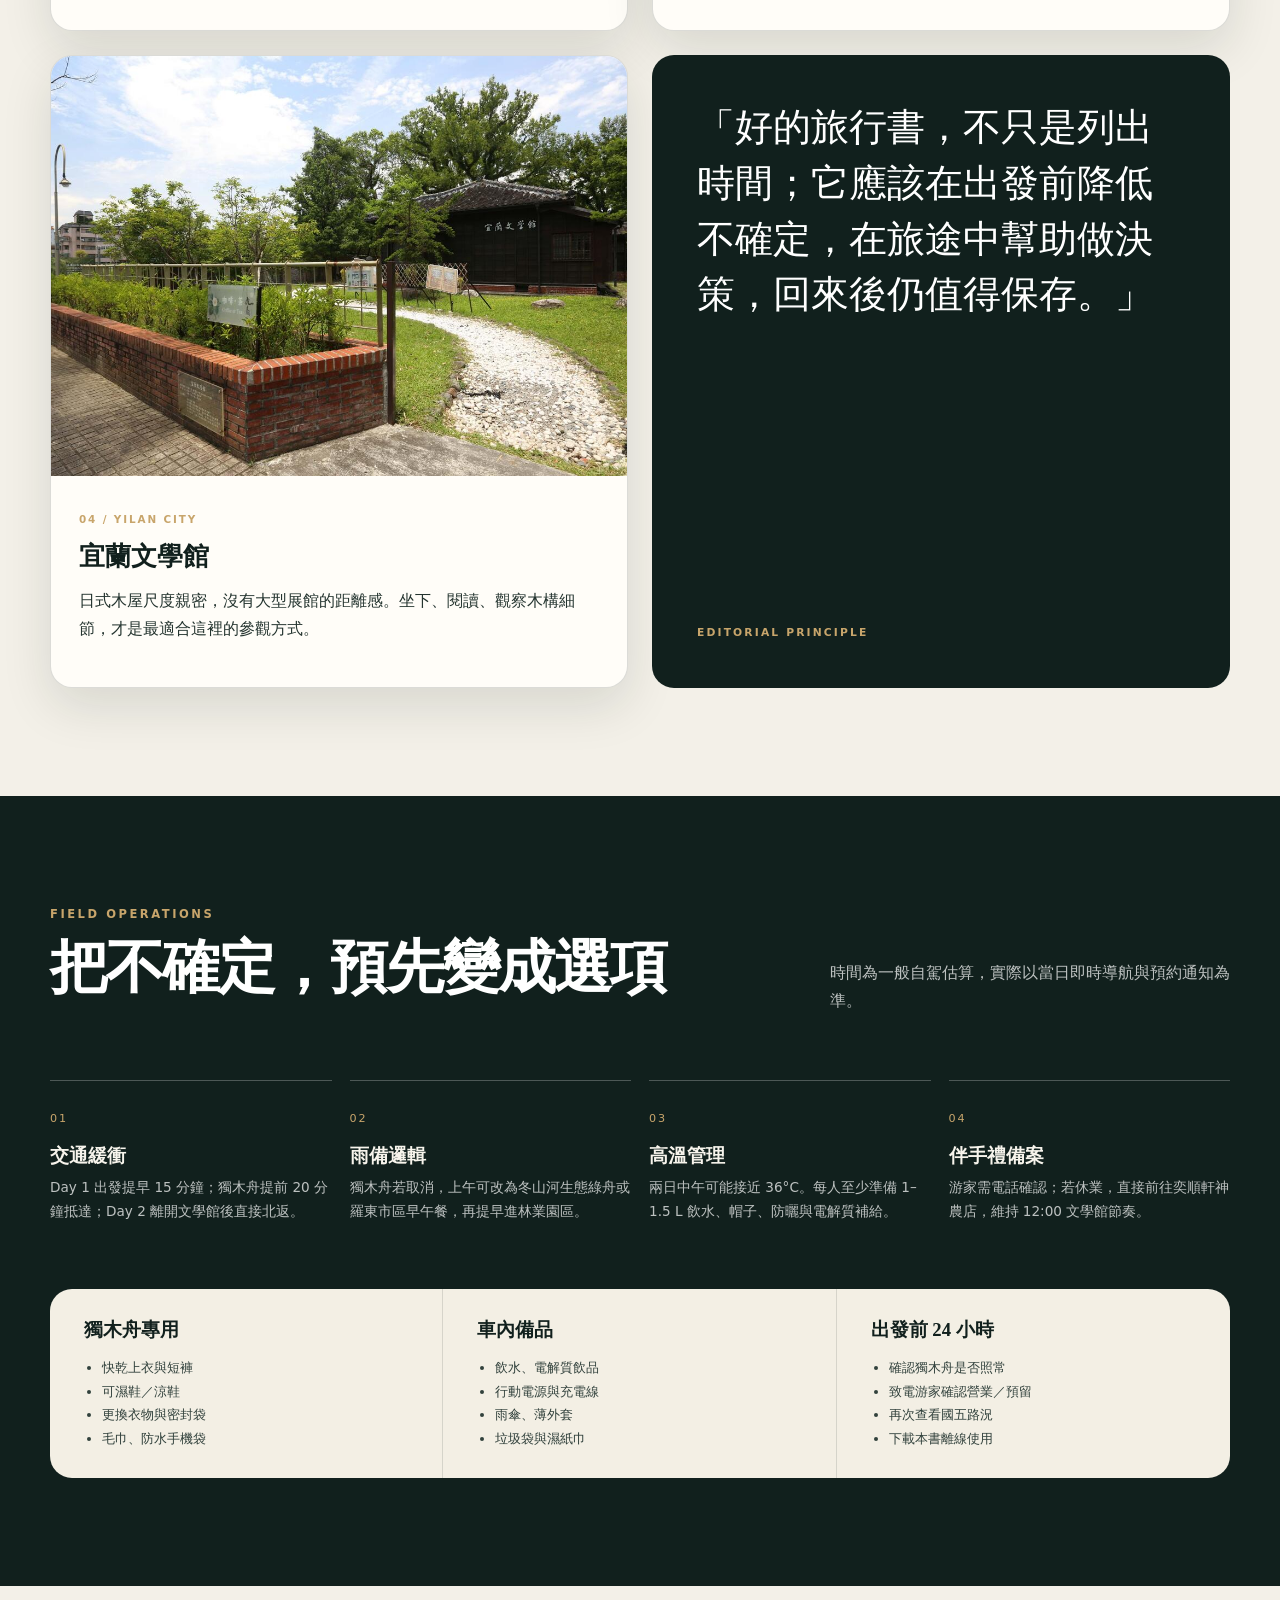
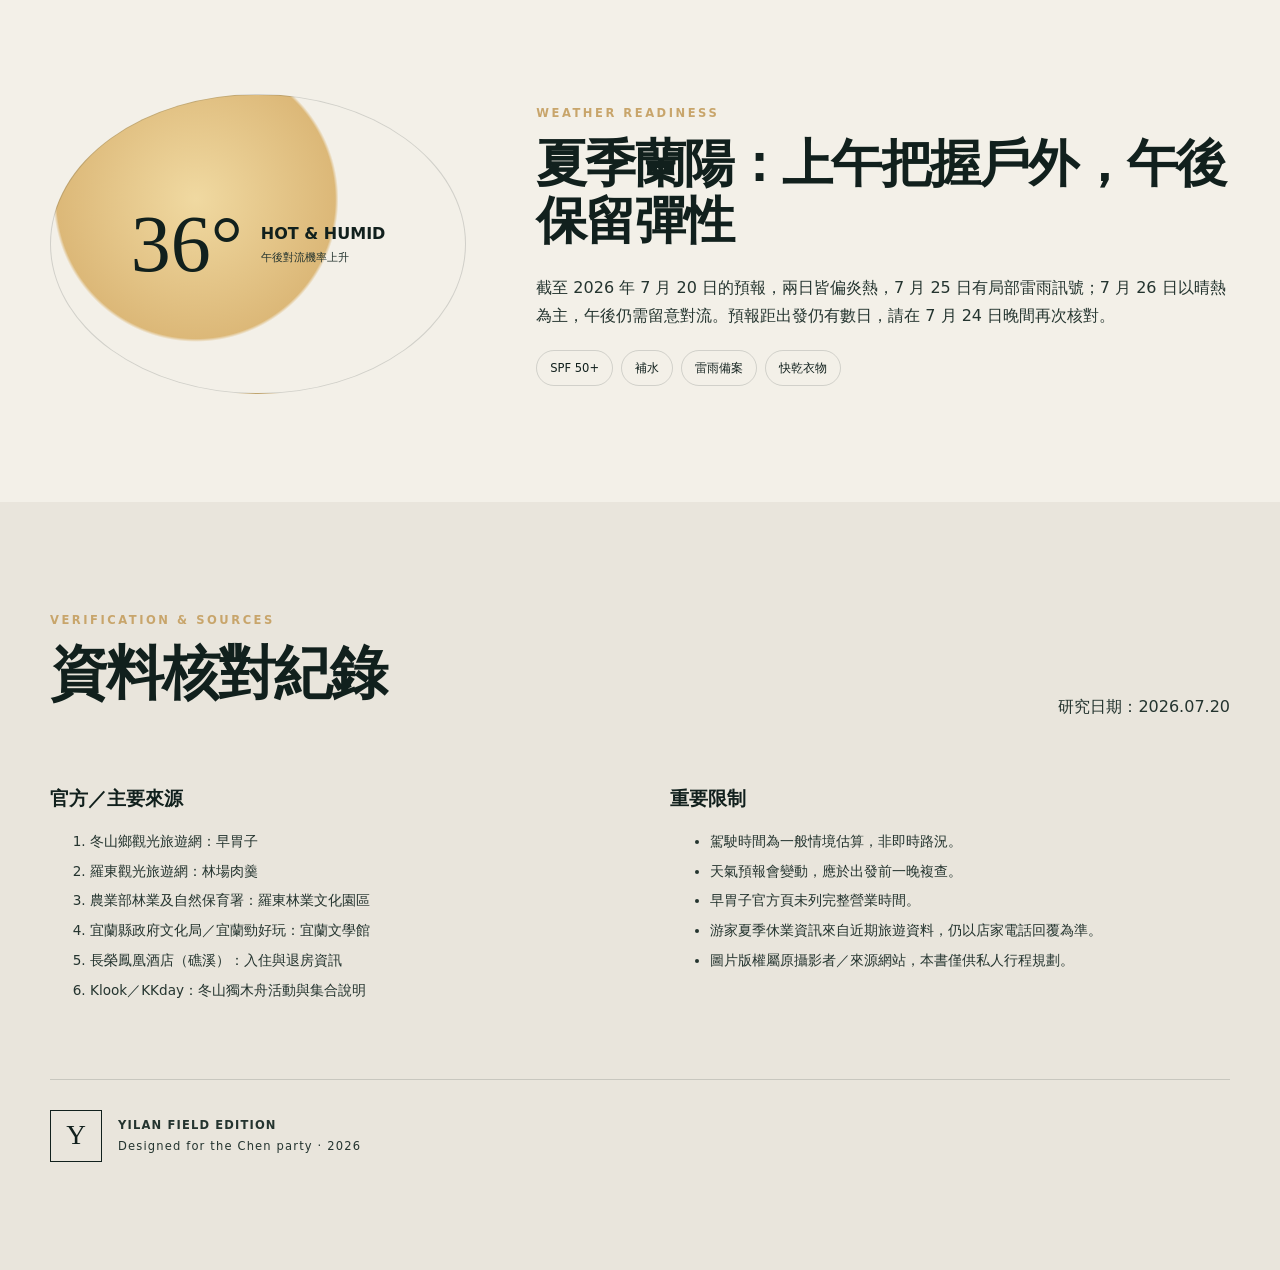
==== commit 5bcb3307: "Publish final verified self-contained travel site" ====
--- a/index.html
+++ b/index.html
@@ -6,9 +6,237 @@
   <meta name="theme-color" content="#10231f" />
   <meta name="description" content="2026 宜蘭冬山・羅東・礁溪兩日精品旅行書，從新北樹林出發。" />
   <title>蘭陽・水與木的兩日紀行｜2026.07.25–26</title>
-  <link rel="manifest" href="manifest.webmanifest" />
-  <link rel="stylesheet" href="styles.css" />
-</head>
+  <style>
+:root {
+  --ink: #11201d;
+  --ink-2: #24342f;
+  --paper: #f3f0e8;
+  --paper-2: #e9e5dc;
+  --white: #fffdf8;
+  --sage: #82998e;
+  --moss: #3d5a50;
+  --gold: #c8a56b;
+  --gold-soft: #e7d8b8;
+  --river: #76979a;
+  --alert: #b95c43;
+  --line: rgba(17, 32, 29, .15);
+  --shadow: 0 18px 50px rgba(16, 31, 27, .12);
+  --radius: 22px;
+  --shell: min(1180px, calc(100% - 48px));
+  --serif: "Noto Serif TC", "Songti TC", "PMingLiU", serif;
+  --sans: Inter, "Noto Sans TC", "PingFang TC", "Microsoft JhengHei", system-ui, sans-serif;
+}
+* { box-sizing: border-box; }
+html { scroll-behavior: smooth; scroll-padding-top: 76px; }
+body { margin: 0; background: var(--paper); color: var(--ink); font-family: var(--sans); line-height: 1.75; -webkit-font-smoothing: antialiased; }
+body.dark { --paper:#111a17; --paper-2:#17231f; --white:#202e29; --ink:#f1efe8; --ink-2:#cdd7d2; --line:rgba(255,255,255,.14); --shadow:0 20px 60px rgba(0,0,0,.25); }
+img { max-width: 100%; display: block; }
+a { color: inherit; }
+button, a { -webkit-tap-highlight-color: transparent; }
+.skip-link { position: absolute; left: -999px; top: 0; z-index: 999; background: #fff; color: #000; padding: 10px; }
+.skip-link:focus { left: 10px; top: 10px; }
+.page-shell { width: var(--shell); margin-inline: auto; }
+.full-bleed { width: 100%; }
+.section { padding: 108px 0; }
+.section-paper { background: var(--paper-2); }
+.section-dark { background: var(--ink); color: #f7f4ec; }
+.section-kicker { letter-spacing: .22em; font-size: .72rem; font-weight: 800; color: var(--gold); margin-bottom: 12px; }
+h1, h2, h3, p { margin-top: 0; }
+h1, h2 { font-family: var(--serif); font-weight: 700; letter-spacing: -.035em; }
+h2 { font-size: clamp(2.2rem, 4.5vw, 4.6rem); line-height: 1.12; margin-bottom: 24px; }
+h3 { line-height: 1.35; }
+p { color: var(--ink-2); }
+.section-dark p { color: rgba(255,255,255,.72); }
+
+.site-header { position: fixed; z-index: 100; top: 0; left: 0; right: 0; height: 72px; padding: 0 24px; display: flex; align-items: center; justify-content: space-between; gap: 24px; color: #fff; background: rgba(12, 25, 21, .68); backdrop-filter: blur(18px) saturate(140%); border-bottom: 1px solid rgba(255,255,255,.12); }
+.brand { display: flex; gap: 12px; align-items: center; text-decoration: none; line-height: 1.15; }
+.brand-mark { width: 38px; height: 38px; border: 1px solid rgba(255,255,255,.65); display: grid; place-items: center; font-family: var(--serif); font-size: 1.3rem; }
+.brand b { font-size: .72rem; letter-spacing: .16em; display:block; }
+.brand small { display:block; opacity:.62; font-size:.6rem; letter-spacing:.12em; margin-top:4px; }
+.desktop-nav { display:flex; gap:24px; }
+.desktop-nav a { text-decoration:none; font-size:.8rem; opacity:.8; }
+.desktop-nav a:hover { opacity:1; }
+.header-actions { display:flex; gap:10px; }
+.icon-button, .button { border:0; font: inherit; cursor:pointer; }
+.icon-button { width:38px; height:38px; border-radius:999px; background:rgba(255,255,255,.12); color:#fff; }
+.button { display:inline-flex; align-items:center; justify-content:center; min-height:46px; padding:0 20px; border-radius:999px; background:var(--gold); color:#14231f; text-decoration:none; font-size:.83rem; font-weight:800; letter-spacing:.04em; }
+.button-compact { min-height:38px; padding-inline:16px; font-size:.74rem; }
+.button-light { background:#fff; }
+.button-ghost-light { background:transparent; color:#fff; border:1px solid rgba(255,255,255,.45); }
+
+.hero { height: min(880px, 100svh); min-height: 720px; position:relative; overflow:hidden; background:#172720; color:#fff; }
+.hero-image { position:absolute; inset:0; background:url('[data-uri]') center/cover no-repeat; transform:scale(1.02); }
+.hero-scrim { position:absolute; inset:0; background:linear-gradient(90deg, rgba(10,24,19,.9) 0%, rgba(10,24,19,.60) 48%, rgba(10,24,19,.2) 100%), linear-gradient(0deg, rgba(10,24,19,.48), transparent 50%); }
+.hero-content { position:relative; height:100%; display:flex; flex-direction:column; justify-content:center; padding-top:72px; }
+.eyebrow { letter-spacing:.23em; font-size:.72rem; font-weight:800; color:var(--gold-soft); }
+.hero h1 { max-width: 830px; font-size: clamp(4rem, 9vw, 8.6rem); line-height:.94; margin:24px 0 28px; text-wrap:balance; }
+.hero h1 em { color:var(--gold-soft); font-style:normal; }
+.hero-subtitle { color:rgba(255,255,255,.78); font-size:clamp(1rem, 2vw, 1.3rem); letter-spacing:.12em; }
+.hero-meta { display:flex; gap:28px; flex-wrap:wrap; margin-top:28px; font-size:.72rem; font-weight:700; letter-spacing:.12em; color:rgba(255,255,255,.68); }
+.hero-actions { display:flex; gap:12px; margin-top:38px; }
+.cover-index { position:absolute; right:32px; bottom:26px; display:flex; align-items:center; gap:10px; font-size:.66rem; letter-spacing:.15em; color:rgba(255,255,255,.7); }
+.cover-index i { width:76px; height:1px; background:rgba(255,255,255,.45); }
+
+.intro-grid { display:grid; grid-template-columns: .9fr 1.1fr; gap:50px 80px; }
+.lead-copy { font-family:var(--serif); font-size:1.15rem; }
+.metrics-strip { grid-column:1/-1; display:grid; grid-template-columns:repeat(4,1fr); border-top:1px solid var(--line); border-bottom:1px solid var(--line); }
+.metrics-strip article { padding:28px 24px; border-right:1px solid var(--line); }
+.metrics-strip article:last-child { border:0; }
+.metrics-strip span { color:var(--gold); font-weight:800; letter-spacing:.12em; font-size:.75rem; }
+.metrics-strip h3 { margin:12px 0 5px; font-size:1rem; }
+.metrics-strip p { margin:0; font-size:.86rem; }
+.critical-note { grid-column:1/-1; background:var(--ink); color:#fff; border-radius:var(--radius); padding:32px 38px; display:grid; grid-template-columns:180px 1fr 1.3fr; gap:28px; align-items:center; box-shadow:var(--shadow); }
+.critical-label { color:var(--gold-soft); font-size:.66rem; letter-spacing:.2em; font-weight:800; }
+.critical-note h3 { margin:0; font-family:var(--serif); font-size:1.35rem; }
+.critical-note p { color:rgba(255,255,255,.72); margin:0; font-size:.9rem; }
+
+.section-heading { display:flex; justify-content:space-between; align-items:end; gap:40px; margin-bottom:55px; }
+.section-heading > p { max-width:400px; margin-bottom:10px; }
+.section-heading.light h2 { color:#fff; }
+.route-story { overflow:hidden; }
+.route-line { display:grid; grid-template-columns:auto 1fr auto 1fr auto 1fr auto 1fr auto; align-items:center; margin:70px 0; }
+.route-line > i { height:1px; background:linear-gradient(90deg, rgba(255,255,255,.2), var(--gold), rgba(255,255,255,.2)); }
+.route-stop { text-align:center; min-width:95px; }
+.route-stop b { display:block; font-family:var(--serif); font-size:1.35rem; }
+.route-stop span { display:block; color:var(--gold-soft); font-size:.7rem; margin-top:8px; }
+.route-stop small { font-size:.6rem; letter-spacing:.2em; opacity:.5; }
+.route-qr-grid { display:grid; grid-template-columns:1fr 1fr 2fr; gap:20px; }
+.route-qr-grid > div { min-height:190px; padding:22px; border:1px solid rgba(255,255,255,.14); border-radius:18px; display:flex; align-items:center; gap:18px; }
+.route-qr-grid img { width:106px; border-radius:8px; }
+.route-qr-grid p { margin:0; font-size:.83rem; }
+.route-callout { display:block !important; background:rgba(255,255,255,.06); }
+.route-callout span { color:var(--gold); font-size:.67rem; font-weight:800; letter-spacing:.18em; }
+.route-callout h3 { margin:8px 0 8px; font-family:var(--serif); font-size:1.8rem; }
+
+.day-title { display:grid; grid-template-columns:100px 1fr auto; gap:26px; align-items:center; margin-bottom:62px; }
+.day-number { width:88px; height:88px; border:1px solid var(--ink); border-radius:50%; display:grid; place-items:center; font-family:var(--serif); font-size:2.7rem; }
+.day-title h2 { margin:0; font-size:clamp(2.3rem, 4vw, 4rem); }
+.day-title p { margin:7px 0 0; }
+.day-weather { text-align:right; min-width:190px; }
+.day-weather span, .day-weather small { display:block; font-size:.7rem; color:var(--sage); }
+.day-weather b { display:block; margin:4px 0; }
+.timeline { position:relative; }
+.timeline::before { content:""; position:absolute; left:128px; top:0; bottom:0; width:1px; background:var(--line); }
+.timeline-item { position:relative; display:grid; grid-template-columns:100px 36px 1fr; margin-bottom:30px; }
+.timeline-item time { padding-top:24px; font-size:.8rem; font-weight:800; letter-spacing:.08em; }
+.timeline-dot { position:relative; }
+.timeline-dot::before { content:""; position:absolute; top:30px; left:13px; width:9px; height:9px; border-radius:50%; background:var(--paper); border:2px solid var(--gold); box-shadow:0 0 0 5px var(--paper); }
+.section-paper .timeline-dot::before { background:var(--paper-2); box-shadow:0 0 0 5px var(--paper-2); }
+.timeline-content { background:var(--white); border:1px solid var(--line); border-radius:var(--radius); padding:28px 32px; box-shadow:0 8px 24px rgba(22,37,32,.04); }
+.timeline-content p:last-child { margin-bottom:0; }
+.timeline-top { display:flex; justify-content:space-between; align-items:start; gap:16px; }
+.timeline-top h3 { font-family:var(--serif); font-size:1.35rem; margin-bottom:12px; }
+.tag { flex:none; border-radius:999px; padding:5px 10px; background:var(--gold-soft); color:#4a3a1f; font-size:.6rem; font-weight:900; letter-spacing:.12em; }
+.tag-drive { background:#dde5df; color:#335045; }.tag-water{background:#d6e7e7;color:#315f63}.tag-food{background:#f0dfcc;color:#7b4b25}.tag-wood{background:#dfe5d2;color:#43552e}.tag-rest{background:#eadfef;color:#604269}.tag-alert{background:#f3d6ce;color:#8a3f2c}.tag-culture{background:#e8dfce;color:#6d5127}
+.detail-row { display:flex; flex-wrap:wrap; gap:10px 24px; margin-top:18px; padding-top:16px; border-top:1px solid var(--line); font-size:.82rem; color:var(--ink-2); }
+.detail-row.stacked { display:grid; gap:5px; }
+.micro-note { margin:12px 0 0; font-size:.75rem; color:var(--sage); }
+.text-link { display:inline-block; margin-top:18px; font-size:.8rem; font-weight:800; text-decoration:none; border-bottom:1px solid currentColor; }
+.two-column-card { display:grid; grid-template-columns:1.25fr .75fr; gap:28px; align-items:stretch; }
+.two-column-card.image-left { grid-template-columns:.78fr 1.22fr; }
+.two-column-card > img { width:100%; height:100%; min-height:240px; object-fit:cover; border-radius:14px; }
+.photo-banner-card { padding:0; overflow:hidden; }
+.photo-banner-card > img { width:100%; height:330px; object-fit:cover; }
+.photo-banner-copy { padding:30px 34px 34px; }
+.mini-schedule { display:grid; grid-template-columns:repeat(3,1fr); gap:10px; margin:20px 0; }
+.mini-schedule div { background:var(--paper); border-radius:12px; padding:14px; }
+.mini-schedule b, .mini-schedule span { display:block; font-size:.77rem; }
+.mini-schedule span { margin-top:5px; color:var(--ink-2); }
+.warning-inline { border-left:3px solid var(--gold); padding:11px 14px; background:rgba(200,165,107,.12); font-size:.8rem; }
+.alert-item .timeline-content { border-color:rgba(185,92,67,.45); box-shadow:0 15px 40px rgba(185,92,67,.08); }
+.decision-grid { display:grid; grid-template-columns:1fr 1fr; gap:12px; margin-top:20px; }
+.decision-grid div { border:1px solid var(--line); border-radius:14px; padding:16px; }
+.decision-grid span, .decision-grid b, .decision-grid small { display:block; }
+.decision-grid span { font-size:.6rem; font-weight:900; letter-spacing:.15em; color:var(--alert); }
+.decision-grid b { margin:7px 0 3px; }
+.decision-grid small { color:var(--ink-2); }
+
+.editorial-grid { display:grid; grid-template-columns:1fr 1fr; gap:24px; }
+.place-card { background:var(--white); border-radius:var(--radius); overflow:hidden; border:1px solid var(--line); box-shadow:var(--shadow); }
+.place-card > img { width:100%; height:300px; object-fit:cover; }
+.place-card > div { padding:28px; }
+.place-card h3 { font-family:var(--serif); font-size:1.6rem; margin:8px 0 12px; }
+.place-index { color:var(--gold); font-size:.65rem; font-weight:900; letter-spacing:.18em; }
+.place-card-wide { grid-column:1/-1; display:grid; grid-template-columns:1.3fr .7fr; }
+.place-card-wide > img { height:100%; min-height:420px; }
+.place-card-wide > div { align-self:center; padding:45px; }
+.place-card-tall img { height:420px; }
+.quote-card { background:var(--ink); color:#fff; border-radius:var(--radius); padding:45px; display:flex; flex-direction:column; justify-content:space-between; }
+.quote-card blockquote { font-family:var(--serif); font-size:clamp(1.5rem,3vw,2.6rem); line-height:1.45; margin:0; }
+.quote-card span { color:var(--gold); font-size:.67rem; letter-spacing:.2em; font-weight:900; margin-top:40px; }
+
+.ops-grid { display:grid; grid-template-columns:repeat(4,1fr); gap:18px; }
+.ops-grid article { border-top:1px solid rgba(255,255,255,.25); padding-top:22px; }
+.ops-grid span { color:var(--gold); font-size:.7rem; letter-spacing:.16em; }
+.ops-grid h3 { margin:12px 0 8px; font-family:var(--serif); }
+.ops-grid p { font-size:.85rem; }
+.packing-board { display:grid; grid-template-columns:repeat(3,1fr); background:#f3efe4; color:var(--ink); border-radius:var(--radius); overflow:hidden; margin-top:52px; }
+.packing-board > div { padding:28px 34px; border-right:1px solid rgba(17,32,29,.13); }
+.packing-board > div:last-child { border:0; }
+.packing-board h3 { font-family:var(--serif); margin-bottom:14px; }
+.packing-board ul { margin:0; padding-left:18px; color:#31413c; font-size:.84rem; }
+
+.weather-section { display:grid; grid-template-columns:.75fr 1.25fr; gap:70px; align-items:center; }
+.weather-visual { min-height:300px; border-radius:50%; border:1px solid var(--line); display:flex; align-items:center; justify-content:center; gap:18px; background:radial-gradient(circle at 35% 35%, #f0d9a1, #dcb878 42%, var(--paper) 43%); }
+.weather-visual > span { font-family:var(--serif); font-size:5rem; line-height:1; }
+.weather-visual b, .weather-visual small { display:block; }.weather-visual small{font-size:.7rem;color:var(--ink-2)}
+.weather-copy h2 { font-size:clamp(2rem,4vw,4rem); }
+.weather-tags { display:flex; flex-wrap:wrap; gap:8px; margin-top:20px; }
+.weather-tags span { border:1px solid var(--line); border-radius:999px; padding:7px 13px; font-size:.72rem; }
+.source-columns { display:grid; grid-template-columns:1fr 1fr; gap:60px; }
+.source-columns h3 { font-family:var(--serif); }
+.source-columns li { margin-bottom:6px; color:var(--ink-2); font-size:.85rem; }
+.closing-mark { display:flex; align-items:center; gap:16px; margin-top:60px; padding-top:30px; border-top:1px solid var(--line); }
+.closing-mark > span { width:52px; height:52px; border:1px solid var(--ink); display:grid; place-items:center; font-family:var(--serif); font-size:1.7rem; }
+.closing-mark p { margin:0; font-size:.72rem; letter-spacing:.1em; }
+.mobile-dock { display:none; }
+
+@media (max-width: 980px) {
+  :root { --shell:min(100% - 32px, 760px); }
+  .desktop-nav, .header-actions .button { display:none; }
+  .intro-grid, .weather-section { grid-template-columns:1fr; }
+  .critical-note { grid-template-columns:1fr; }
+  .route-line { grid-template-columns:1fr; gap:14px; text-align:left; }
+  .route-line > i { width:1px; height:28px; justify-self:center; }
+  .route-qr-grid { grid-template-columns:1fr 1fr; }.route-callout{grid-column:1/-1}
+  .day-title { grid-template-columns:80px 1fr; }.day-weather{grid-column:2;text-align:left}
+  .ops-grid { grid-template-columns:1fr 1fr; }
+  .place-card-wide { grid-template-columns:1fr; }
+  .place-card-wide > img { min-height:320px; }
+}
+@media (max-width: 680px) {
+  :root { --shell:calc(100% - 28px); --radius:17px; }
+  .section { padding:76px 0; }
+  .site-header { height:62px; padding:0 14px; }.brand small{display:none}.brand b{font-size:.64rem}.brand-mark{width:34px;height:34px}
+  .hero { min-height:690px; }.hero-content{padding-top:62px}.hero h1{font-size:3.9rem}.hero-subtitle{letter-spacing:.05em}
+  .hero-meta { display:grid; gap:7px; }
+  .metrics-strip { grid-template-columns:1fr 1fr; }.metrics-strip article:nth-child(2){border-right:0}.metrics-strip article:nth-child(-n+2){border-bottom:1px solid var(--line)}
+  .route-qr-grid { grid-template-columns:1fr; }.route-callout{grid-column:auto}
+  .day-title { grid-template-columns:62px 1fr; gap:16px; }.day-number{width:58px;height:58px;font-size:1.7rem}.day-title h2{font-size:2.3rem}
+  .timeline::before { left:78px; }.timeline-item{grid-template-columns:58px 26px 1fr}.timeline-item time{font-size:.66rem}.timeline-dot::before{left:8px}.timeline-content{padding:22px 20px}
+  .two-column-card, .two-column-card.image-left { grid-template-columns:1fr; }.two-column-card.image-left img{order:2}.two-column-card > img{min-height:210px}
+  .mini-schedule, .decision-grid { grid-template-columns:1fr; }
+  .editorial-grid { grid-template-columns:1fr; }.place-card-wide{grid-column:auto}.place-card-tall img{height:320px}
+  .ops-grid, .packing-board, .source-columns { grid-template-columns:1fr; }.packing-board > div{border-right:0;border-bottom:1px solid rgba(17,32,29,.13)}
+  .weather-visual{min-height:260px}.weather-visual>span{font-size:4rem}
+  .section-heading { display:block; }
+  .mobile-dock { position:fixed; z-index:99; bottom:12px; left:12px; right:12px; display:grid; grid-template-columns:repeat(4,1fr); background:rgba(15,31,26,.94); backdrop-filter:blur(16px); color:#fff; border:1px solid rgba(255,255,255,.12); border-radius:999px; padding:5px; box-shadow:0 16px 40px rgba(0,0,0,.25); }
+  .mobile-dock a,.mobile-dock button{background:none;border:0;color:#fff;text-decoration:none;font:inherit;text-align:center;padding:9px 3px;font-size:.68rem}
+  body { padding-bottom:70px; }
+}
+
+
+
+
+/* WeasyPrint-safe print refinements */
+
+
+
+
+
+</style>
+<meta name="pdf-export-mode" content="exact-screen-layout" />
+<script>(async()=>{try{if('serviceWorker'in navigator){const rs=await navigator.serviceWorker.getRegistrations();await Promise.all(rs.map(r=>r.unregister()));}if('caches'in window){const ks=await caches.keys();await Promise.all(ks.map(k=>caches.delete(k)));}}catch(e){}})();</script></head>
 <body>
   <a class="skip-link" href="#main">跳至主要內容</a>
 
@@ -93,8 +321,8 @@
           <div class="route-stop"><b>宜蘭市</b><span>11:30–13:30</span><small>WORDS</small></div>
         </div>
         <div class="route-qr-grid">
-          <div><img src="assets/route-day1.png" alt="第一天 Google Maps 路線 QR code"><p><b>Day 01 路線</b><br>樹林 → 冬山 → 羅東 → 礁溪</p></div>
-          <div><img src="assets/route-day2.png" alt="第二天 Google Maps 路線 QR code"><p><b>Day 02 路線</b><br>礁溪 → 宜蘭市 → 樹林</p></div>
+          <div><img src="[data-uri]" alt="第一天 Google Maps 路線 QR code"><p><b>Day 01 路線</b><br>樹林 → 冬山 → 羅東 → 礁溪<br><a href="https://ericchen2023.github.io/yilan-travel-book-2026/route/day1.html" target="_blank" rel="noopener">無法掃描時點此開啟</a></p></div>
+          <div><img src="[data-uri]" alt="第二天 Google Maps 路線 QR code"><p><b>Day 02 路線</b><br>礁溪 → 宜蘭市 → 樹林<br><a href="https://ericchen2023.github.io/yilan-travel-book-2026/route/day2.html" target="_blank" rel="noopener">無法掃描時點此開啟</a></p></div>
           <div class="route-callout"><span>BUFFER</span><h3>建議 05:45 出發</h3><p>原訂 06:00 可行，但週六國五與雪隧具有波動。提早 15 分鐘，能把早餐與獨木舟集合的壓力降到最低。</p></div>
         </div>
       </div>
@@ -129,7 +357,7 @@
               <div class="detail-row stacked"><span><b>地址</b> 宜蘭縣冬山鄉成興路 367 號</span><span><b>電話</b> 03-959-0121</span><span><b>停留</b> 45–60 分鐘</span></div>
               <p class="micro-note">營業時間未於官方旅遊頁完整揭露，建議出發前電話確認。</p>
             </div>
-            <img src="assets/zaoweizi.jpg" alt="早胃子早餐餐點">
+            <img src="[data-uri]